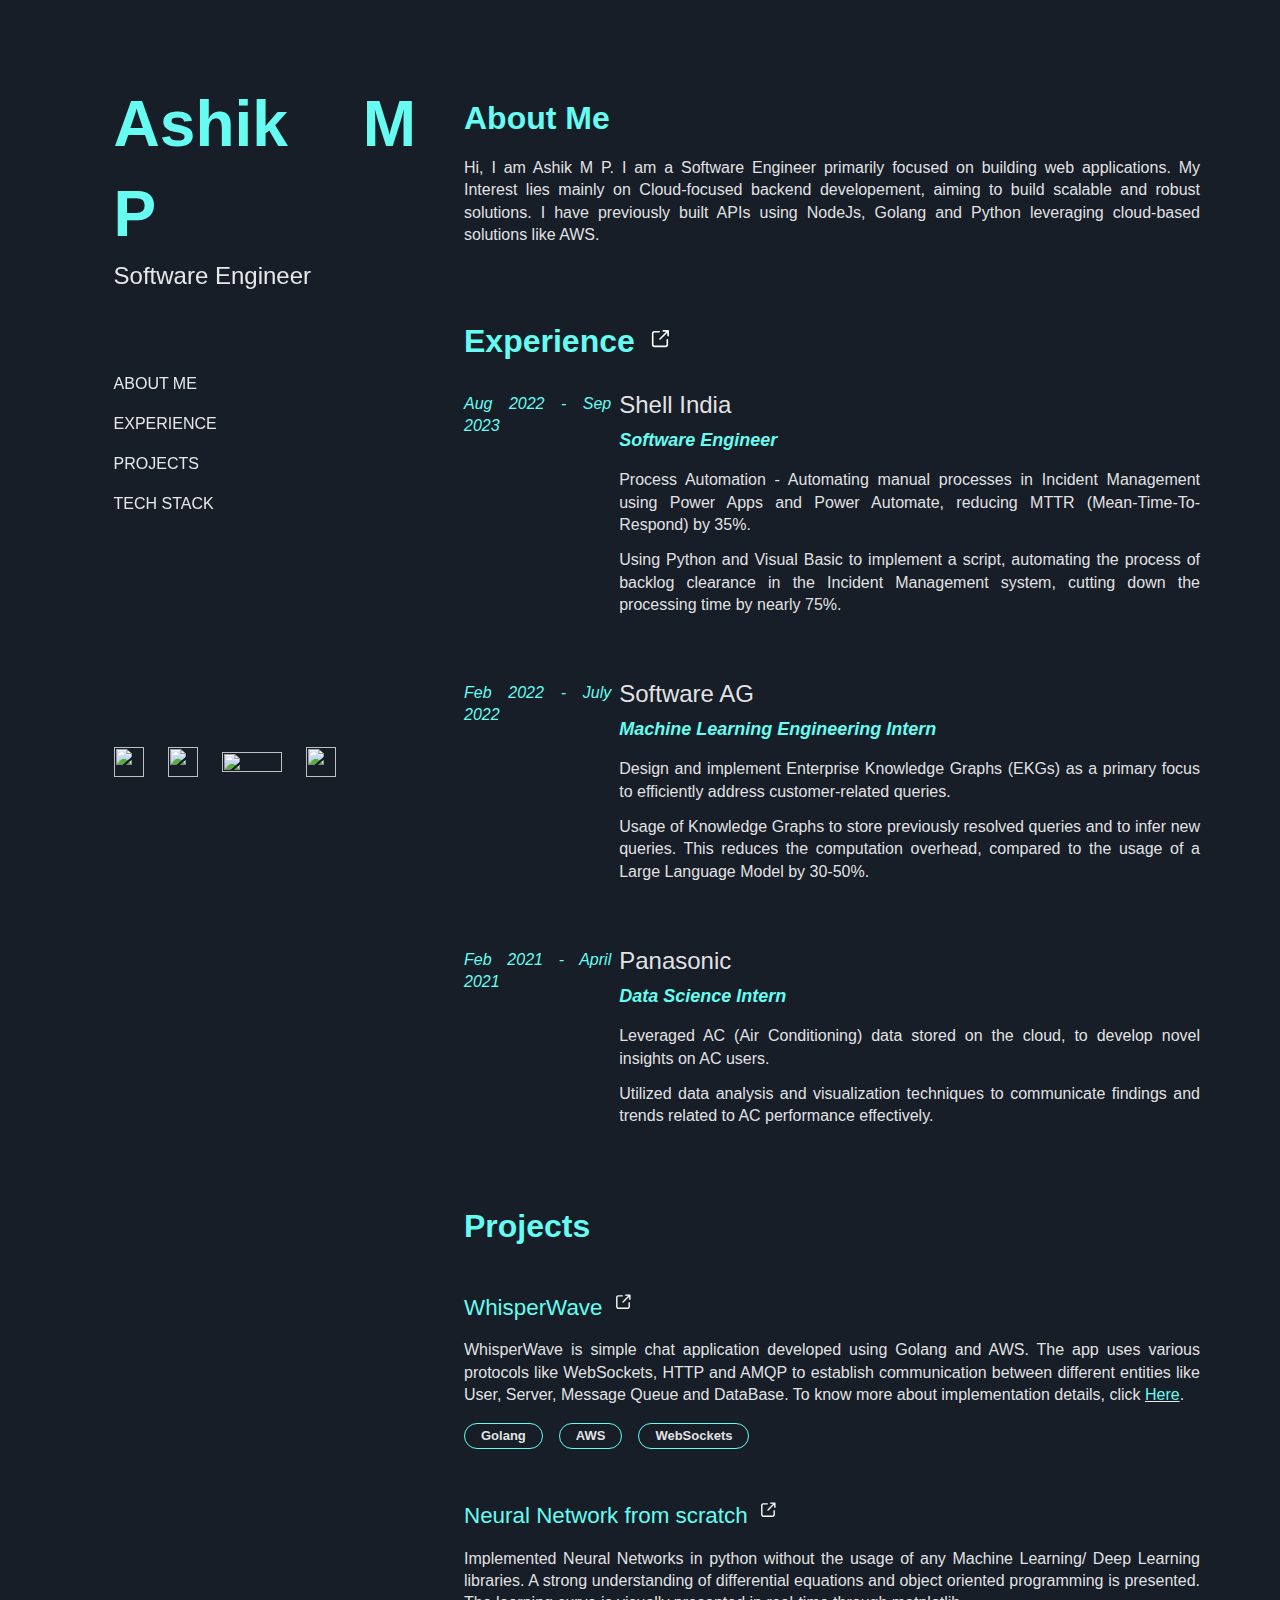
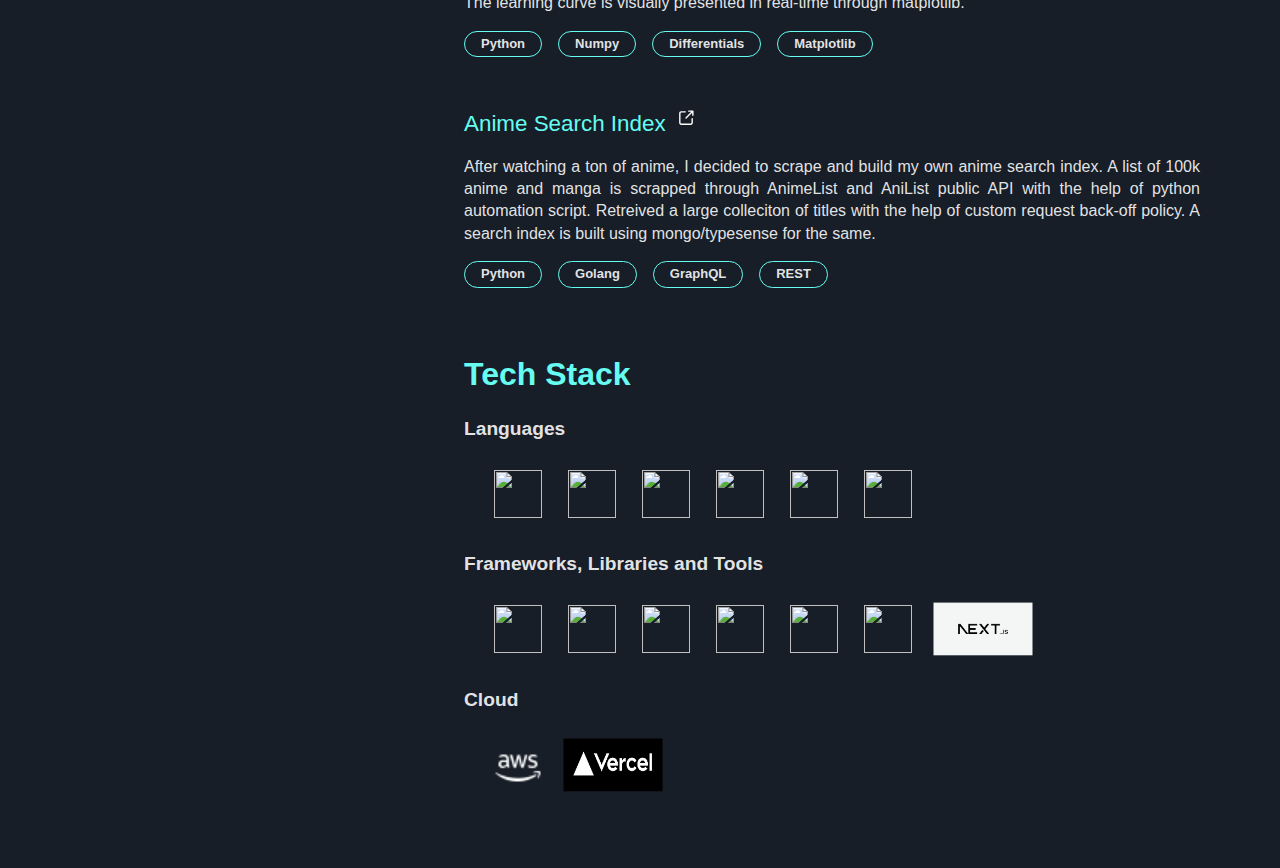
==== index.html @ 79a29dae "added vercel and nextjs in techstack" ====
<!DOCTYPE html>

<head>
    <title>Ashik M P</title>
    <link rel="stylesheet" href="index.css">
    <link rel="apple-touch-icon" sizes="180x180" href="./media/favicon_io/apple-touch-icon.png">
    <link rel="icon" type="image/png" sizes="32x32" href="./media/favicon_io/favicon-32x32.png">
    <link rel="icon" type="image/png" sizes="16x16" href="./media/favicon_io/favicon-16x16.png">
    <link rel="manifest" href="/site.webmanifest">
    <meta name="viewport" content="width=device-width, initial-scale=1.0, 
    user-scalable=no">
</head>

<body>
    <div class="portfolio">
        <div class="side-content">
            <div class="info">
                <div class="profile">
                    <h1 class="name">Ashik M P</h1>
                    <h4 class="role">Software Engineer</h4>
                </div>
                <div class="menu">
                    <ul>
                        <li id="menu-header" class="menu-about"><a href="#about">ABOUT ME</a></li>
                        <li id="menu-header" class="menu-experience"><a href="#experience">EXPERIENCE</a></li>
                        <li id="menu-header" class="menu-project"><a href="#projects">PROJECTS</a></li>
                        <li id="menu-header" class="menu-techstack"><a href="#techstack">TECH STACK</a></li>
                    </ul>
                </div>
            </div>
            <div class="links">
                <a href="https://www.github.com/ashvegeta" target="_blank" rel="noopener noreferrer"><img
                        src="./media/github-mark-white.png"></a>
                <a href="https://www.linkedin.com/in/ashik-mp-a7a0ab178/" target="_blank" rel="noopener noreferrer"><img
                        src="./media/linkedin.png"></a>
                <a href="https://ieeexplore.ieee.org/document/10091095" target="_blank" rel="noopener noreferrer"><img
                        class="ieee" src="./media/ieee.png"></a>
                <a href="mailto:mpashik2001@gmail.com" target="_blank" rel="noopener noreferrer"><img
                        src="./media/email.png"></a>
            </div>
        </div>
        <div class="main-content">
            <div id="about" class="sec">
                <h2 class="title">About Me</h2>
                <p>
                    Hi, I am Ashik M P. I am a Software Engineer primarily focused on building web applications. My
                    Interest lies mainly on Cloud-focused backend developement, aiming to build scalable and robust
                    solutions. I have previously built APIs using NodeJs, Golang and Python leveraging cloud-based
                    solutions like AWS.
                </p>
            </div>
            <div id="experience" class="sec">
                <h2 class="title">Experience <a href="./media/New Resume - Ashik MP.pdf"><img class="weblink"
                            src="./media/weblink.svg"></a></h2>
                <div class="exp">
                    <div class="time">Aug 2022 - Sep 2023</div>
                    <div class="content">
                        <div class="company">Shell India</div>
                        <div class="role">Software Engineer</div>
                        <ul>
                            <li>Process Automation - Automating manual processes in Incident Management using
                                Power Apps and Power
                                Automate,
                                reducing MTTR (Mean-Time-To-Respond) by 35%.</li>
                            <li>
                                Using Python and Visual Basic to implement a script, automating the process of backlog
                                clearance
                                in the Incident
                                Management system, cutting down the processing time by nearly 75%.
                            </li>
                        </ul>
                    </div>
                </div>
                <div class="exp">
                    <div class="time">Feb 2022 - July 2022</div>
                    <div class="content">
                        <div class="company">Software AG</div>
                        <div class="role">Machine Learning Engineering Intern</div>
                        <ul>
                            <li>Design and implement Enterprise Knowledge Graphs (EKGs) as a primary focus to
                                efficiently address
                                customer-related queries.</li>
                            <li>Usage of Knowledge Graphs to store previously resolved queries and to infer new queries.
                                This
                                reduces the computation
                                overhead, compared to the usage of a Large Language Model by 30-50%.</li>
                        </ul>
                    </div>
                </div>
                <div class="exp">
                    <div class="time">Feb 2021 - April 2021</div>
                    <div class="content">
                        <div class="company">Panasonic</div>
                        <div class="role">Data Science Intern</div>
                        <ul>
                            <li>Leveraged AC (Air Conditioning) data stored on the cloud, to develop novel insights on
                                AC users.
                            </li>
                            <li>
                                Utilized data analysis and visualization techniques to communicate findings and trends
                                related to AC
                                performance effectively.
                            </li>
                        </ul>
                    </div>
                </div>
                <!-- <div>View Full Resume</div> -->
            </div>
            <div id="projects" class="sec">
                <h2 class="title">Projects</h2>
                <div class="proj">
                    <!-- <div class="thumbnail"><img src="./media/proj1-thumbnail.png" alt="thumbnail"></div> -->
                    <div class="content">
                        <div class="proj-title">WhisperWave <a href="https://github.com/ashvegeta/WhisperWave-Backend"
                                target="_blank" rel="noopener noreferrer"><img class="weblink"
                                    src="./media/weblink.svg"></a></div>
                        <div class="proj-content">
                            WhisperWave is simple chat application developed using Golang and AWS. The app uses various
                            protocols like WebSockets, HTTP and AMQP to establish communication between different
                            entities like User, Server, Message Queue and DataBase. To know more about implementation
                            details, click <u><a
                                    href="https://medium.com/@1ms18cs030/my-experience-in-building-a-chat-application-in-golang-f0b815d7b7ae"
                                    target="_blank" rel="noopener noreferrer">Here</a></u>.
                        </div>
                        <div class="proj-tags">
                            <div>Golang</div>
                            <div>AWS</div>
                            <div>WebSockets</div>
                        </div>
                    </div>
                </div>
                <div class="proj">
                    <!-- <div class="thumbnail"><img src="./media/proj2-thumbnail.jpg" alt="thumbnail"></div> -->
                    <div class="content">
                        <div class="proj-title">Neural Network from scratch <a
                                href="https://github.com/ashvegeta/Neural-Network/blob/master/vectorised_nn.ipynb"
                                target="_blank" rel="noopener noreferrer"><img class="weblink"
                                    src="./media/weblink.svg"></a></div>
                        <div class="proj-content">
                            Implemented Neural Networks in python without the usage of any Machine Learning/ Deep
                            Learning libraries. A strong understanding of differential equations and object oriented
                            programming is presented. The learning curve is visually presented in real-time through
                            matplotlib.
                        </div>
                        <div class="proj-tags">
                            <div>Python</div>
                            <div>Numpy</div>
                            <div>Differentials</div>
                            <div>Matplotlib</div>
                        </div>
                    </div>
                </div>
                <div class="proj">
                    <!-- <div class="thumbnail"><img src="./media/proj3-thumbnail.jpg" alt="thumbnail"></div> -->
                    <div class="content">
                        <div class="proj-title">Anime Search Index <a href="https://animesearchindex.vercel.app/"
                                target="_blank" rel="noopener noreferrer"><img class="weblink"
                                    src="./media/weblink.svg"></a></div>
                        <div class="proj-content">
                            After watching a ton of anime, I decided to scrape and build my own anime search index. A
                            list of 100k anime and manga is scrapped through AnimeList and AniList public API with the
                            help of python automation script. Retreived a large colleciton of titles with the help of
                            custom request back-off policy. A search index is built using mongo/typesense for the
                            same.
                        </div>
                        <div class="proj-tags">
                            <div>Python</div>
                            <div>Golang</div>
                            <div>GraphQL</div>
                            <div>REST</div>
                        </div>
                    </div>
                </div>
            </div>
            <div id="techstack" class="sec">
                <h2 class="title">Tech Stack</h2>
                <div id="ts" class="languages">
                    <div class="title">Languages</div>
                    <div class="stack">
                        <img src="./media/techstack/clang.png">
                        <img src="./media/techstack/c++.png">
                        <img src="./media/techstack/java.png">
                        <img src="./media/techstack/python.png">
                        <img src="./media/techstack/golang.png">
                        <img src="./media/techstack/javascript.png">
                    </div>

                </div>
                <div id="ts" class="frameworks-and-libraries">
                    <div class="title">Frameworks, Libraries and Tools</div>
                    <div class="stack">
                        <img src="./media/github-mark-white.png">
                        <img src="./media/techstack/nodejs.png">
                        <img src="./media/techstack/postgresql.png">
                        <img src="./media/techstack/reactjs.png">
                        <img src="./media/techstack/docker.png">
                        <img src="./media/techstack/kubernetes.png">
                        <img class="nextjs" src="./media/techstack/next-js.png">
                    </div>

                </div>
                <div id="ts" class="cloud">
                    <div class="title"> Cloud </div>
                    <div class="stack">
                        <img src="./media/techstack/aws-white.png">
                        <img class="vercel" src="./media/techstack/vercel.png">
                    </div>
                </div>
            </div>

        </div>
        <script src="index.js"></script>
</body>

</html>
---- index.css ----
html {
  scroll-behavior: smooth;
}

:root {
  --background-color: #171e28;
  --text-color: #66fcf1;
  --white: #ffffffe4;
  --header-font-size: 32px;
  --interim-header-size: 24px;
  --iterim-subheader-size: 18px;
  --content-font-size: 16px;
}

body {
  font-family: "Inter", sans-serif;
  font-optical-sizing: auto;
  font-weight: 400;
  font-style: normal;
  font-variation-settings: "slnt" 0;
  background-color: var(--background-color);
  color: var(--text-color);
  margin: 0;
  width: 100%;
  height: 100%;
  line-height: 1.4;
  text-align: justify;
}

* {
  box-sizing: border-box;
  border: 0 solid #e5e7eb;
}

h1,
h2 {
  margin: 0;
}

ul {
  list-style: none;

  padding: 0;
  margin: 0;
}

a {
  color: var(--text-color);
  text-decoration: none;
}

.portfolio {
  margin: auto 5rem;
  display: flex;
  gap: 3rem;
  align-items: start;
}

.portfolio .side-content {
  display: flex;
  flex-direction: column;
  position: sticky;
  height: 100vh;
  top: 0;
  max-width: 30%;
  /* background-color: pink; */
  gap: 2rem;
}

.portfolio .side-content .profile {
  padding-top: 5rem;
  vertical-align: middle;
  width: 100%;
  align-items: center;
}

.side-content .links {
  align-items: center;
  justify-content: flex-start;
  gap: 1.5rem;
  display: flex;
  margin-left: 10%;
  max-height: 30%;
}

.side-content .links a img {
  width: 30px;
  height: 30px;
}

.side-content .links a img.ieee {
  width: 60px;
  height: 20px;
}

.side-content .info {
  max-height: 70%;
  margin-left: 10%;
}

.menu {
  margin-top: 5rem;
}

.menu ul li {
  margin-top: 1.1rem;
}

.menu ul li a {
  color: var(--white);
  transition-timing-function: cubic-bezier(0.65, 0.05, 0.36, 1);
  transition-duration: 0.2s;
}

.menu ul li a:hover {
  font-size: large;
  margin-left: 1rem;
}

.portfolio .main-content {
  top: 0;
  max-width: 70%;
  margin-top: 6rem;
}

.portfolio .main-content .bio {
  display: flex;
  justify-content: space-between;
}

.main-content div:first {
  margin-bottom: 4rem;
}

.main-content .sec {
  scroll-margin-top: 6rem;
  margin-bottom: 4rem;
}

.portfolio div,
.portfolio h1,
.portfolio h2 {
  flex: 1;
}

.profile .name {
  font-size: 4rem;
  margin-top: 0;
  margin-bottom: 0;
}

.profile .role {
  font-weight: 450;
  font-size: 1.5rem;
  margin-top: 0;
  margin-bottom: 0;
  color: var(--white);
}

.exp {
  margin-top: 1.5rem;
  margin-bottom: 3rem;
  display: flex;
  gap: 0.5rem;
}

.sec h2.title {
  font-size: var(--header-font-size);
}

.sec .header {
  display: flex;
  justify-content: flex-start;
  align-items: center;
}

.sec p {
  color: var(--white);
}

.exp .time {
  margin-top: 0.3rem;
  font-style: italic;
  font-size: var(--content-font-size);
  font-weight: 500;
  max-width: 20%;
}

.exp .content .company {
  color: var(--white);
  margin-bottom: 0.4rem;
  font-size: var(--interim-header-size);
  font-weight: 400;
}

.exp .content .role {
  font-style: italic;
  margin-bottom: 0.4rem;
  font-size: var(--iterim-subheader-size);
  font-weight: 700;
}

.exp .content ul {
  color: var(--white);
  margin-top: 1rem;
}

.exp .content ul li {
  font-size: var(--content-font-size);
  margin-bottom: 0.8rem;
}

#projects .proj {
  margin-top: 1.5rem;
  margin-bottom: 2rem;
  display: flex;
  gap: 2rem;
}

#projects .proj .thumbnail {
  max-width: 20%;
}

.proj .thumbnail img {
  /* height: 50px; */
  width: 100%;
  height: 50%;
  /* scale: 1.5; */
}

.proj .content .proj-title {
  font-weight: 500;
  font-size: 1.4rem;
}

.proj .content .proj-content {
  margin-top: 1rem;
  color: var(--white);
}

.proj .content .proj-tags {
  display: flex;
  gap: 1rem;
  margin-top: 1rem;
  max-width: 80%;
  color: var(--white);
}

.proj-tags div {
  max-width: fit-content;
  padding: 0.2rem 1rem;
  text-align: center;
  border: 0.07rem var(--text-color);
  font-size: small;
  font-weight: 600;
  border-radius: 15px;
  border-style: solid;
}

#techstack div img {
  width: 48px;
  height: 48px;
}

#techstack #ts .title {
  color: var(--white);
  margin: 1.2rem auto;
  font-weight: 600;
  font-size: 1.2rem;
}

#techstack #ts img {
  margin-left: 3%;
}

#techstack #ts img.vercel,
#techstack #ts img.nextjs {
  /* height: 40px; */
  width: 90px;
  scale: 1.1;
}
#techstack #ts .stack {
  /* width: fit-content; */
  padding: 0.5rem;
  background-color: var(--background-color);
}

@media screen and (max-width: 1000px) {
  .portfolio {
    margin: auto 2rem;
    flex-direction: column;
    gap: 0rem;
  }

  .portfolio .side-content {
    position: relative;
    width: 100%;
    height: auto;
    width: 100%;
    max-width: 100%;
  }

  .portfolio .main-content {
    margin-top: 3rem;
    width: 100%;
    max-width: 100%;
  }

  .portfolio .side-content .info {
    margin-left: 0rem;
  }

  .portfolio .side-content .menu {
    display: none;
  }

  .portfolio .side-content .links {
    margin-left: 0rem;
  }

  .portfolio .main-content .sec {
    margin-bottom: 2rem;
  }

  #experience .exp {
    margin-bottom: 0rem;
  }
}

@media screen and (max-width: 720px) {
  .portfolio {
    margin: auto 1rem;
  }

  .portfolio .side-content .profile {
    padding-top: 2rem;
  }

  #experience .exp {
    flex-direction: column;
  }

  #experience .exp .time {
    max-width: 100%;
  }

  #projects .proj .content {
    max-width: 100%;
  }

  #projects .proj .content .proj-tags {
    flex-wrap: wrap;
    max-width: 100%;
  }
}

a img.weblink {
  margin-top: 1rem;
}

.sec * .weblink {
  margin-left: 0.2rem;
  width: 26px;
  height: 26px;
}

.sec * .weblink:hover {
  cursor: pointer;
}

.proj .content .proj-title a img {
  width: 22px;
}
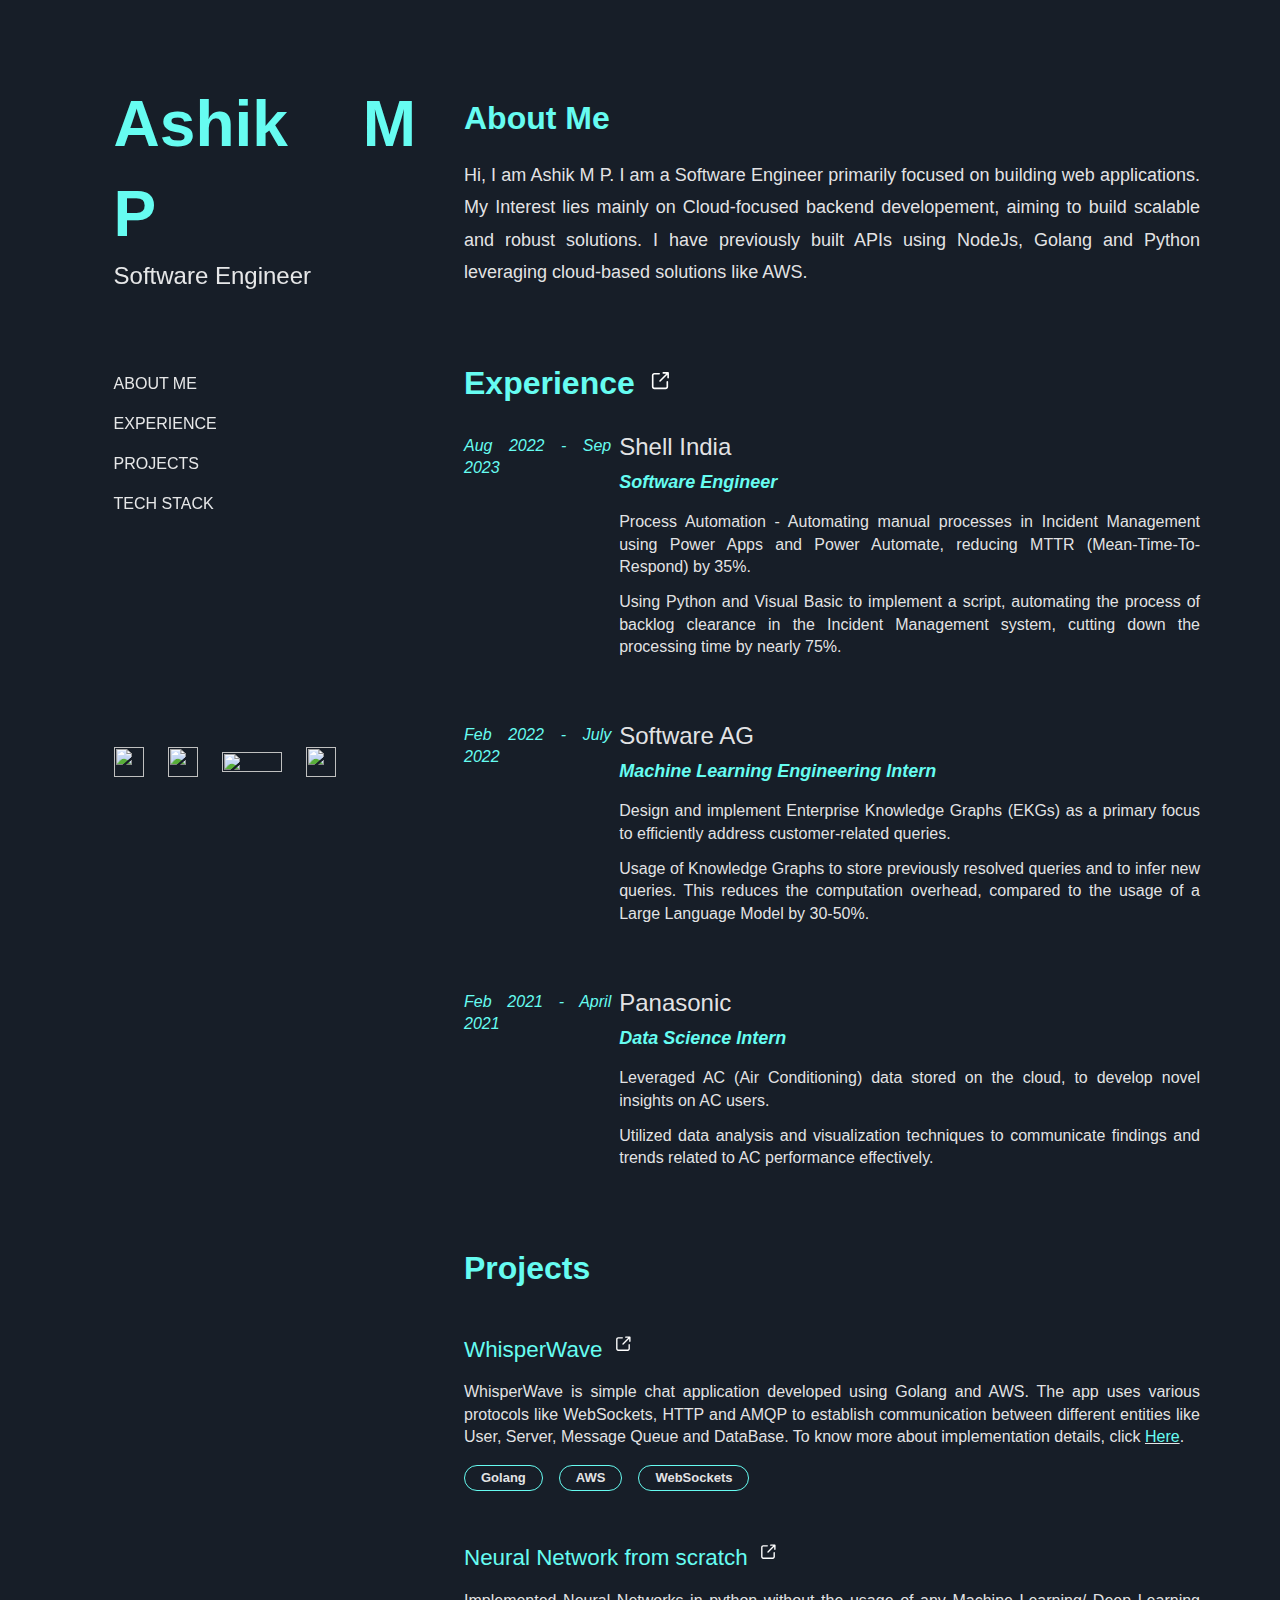
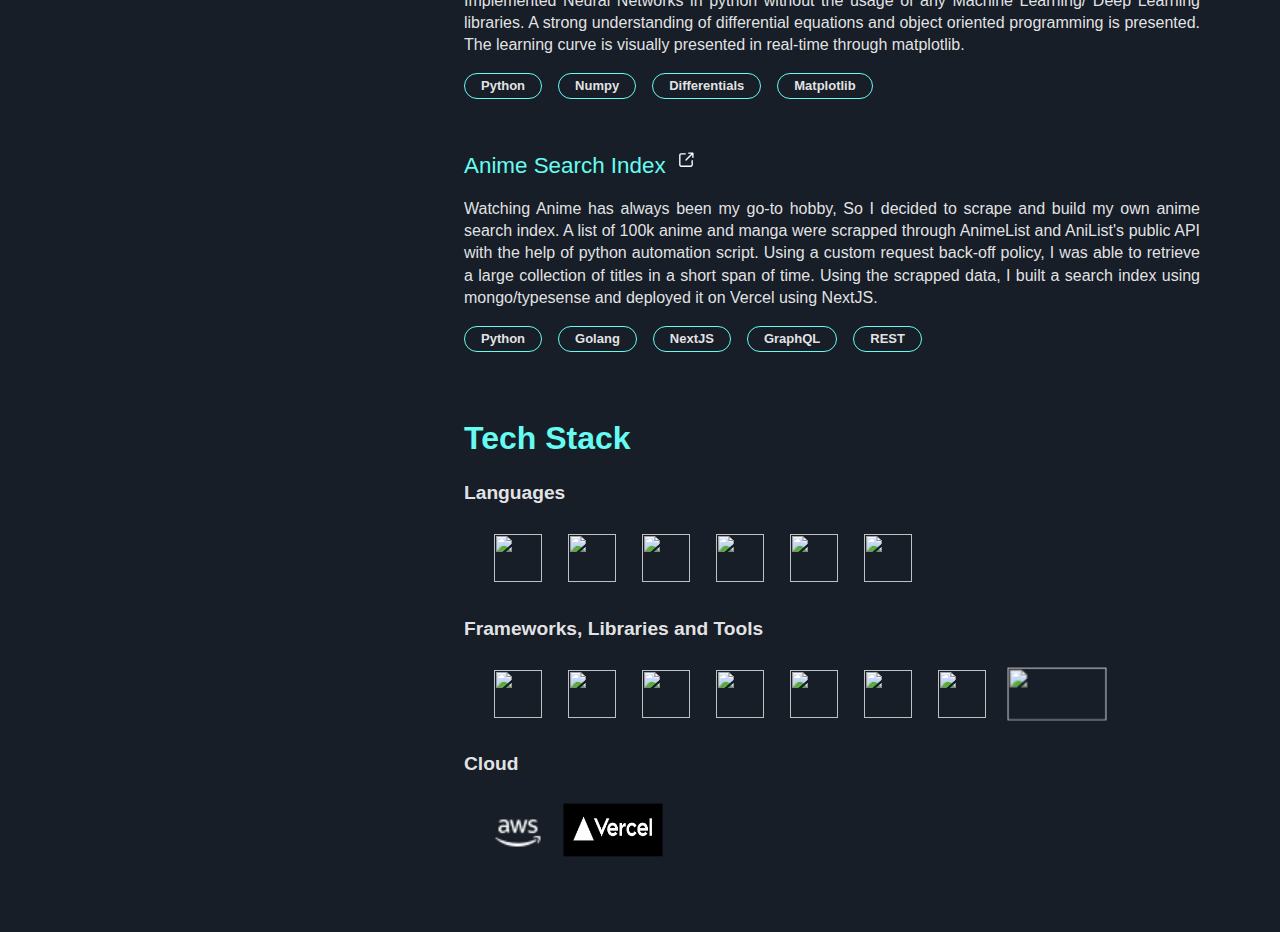
==== commit 8a581c2b: "increased about me font size" ====
--- a/index.html
+++ b/index.html
@@ -42,7 +42,7 @@
         <div class="main-content">
             <div id="about" class="sec">
                 <h2 class="title">About Me</h2>
-                <p>
+                <p style="font-size: 18px; line-height: 1.8;">
                     Hi, I am Ashik M P. I am a Software Engineer primarily focused on building web applications. My
                     Interest lies mainly on Cloud-focused backend developement, aiming to build scalable and robust
                     solutions. I have previously built APIs using NodeJs, Golang and Python leveraging cloud-based
@@ -157,15 +157,19 @@
                                 target="_blank" rel="noopener noreferrer"><img class="weblink"
                                     src="./media/weblink.svg"></a></div>
                         <div class="proj-content">
-                            After watching a ton of anime, I decided to scrape and build my own anime search index. A
-                            list of 100k anime and manga is scrapped through AnimeList and AniList public API with the
-                            help of python automation script. Retreived a large colleciton of titles with the help of
-                            custom request back-off policy. A search index is built using mongo/typesense for the
-                            same.
+                            Watching Anime has always been my go-to hobby, So I decided to scrape and build my own anime
+                            search index. A
+                            list of 100k anime and manga were scrapped through AnimeList and AniList's public API with
+                            the
+                            help of python automation script. Using a custom request back-off policy, I was able to
+                            retrieve a large collection of titles in a short span of time. Using the scrapped data, I
+                            built a search index using
+                            mongo/typesense and deployed it on Vercel using NextJS.
                         </div>
                         <div class="proj-tags">
                             <div>Python</div>
                             <div>Golang</div>
+                            <div>NextJS</div>
                             <div>GraphQL</div>
                             <div>REST</div>
                         </div>
@@ -195,7 +199,8 @@
                         <img src="./media/techstack/reactjs.png">
                         <img src="./media/techstack/docker.png">
                         <img src="./media/techstack/kubernetes.png">
-                        <img class="nextjs" src="./media/techstack/next-js.png">
+                        <img src="./media/techstack/graphql.png">
+                        <img class="nextjs" src="./media/techstack/nextjs.png">
                     </div>
 
                 </div>
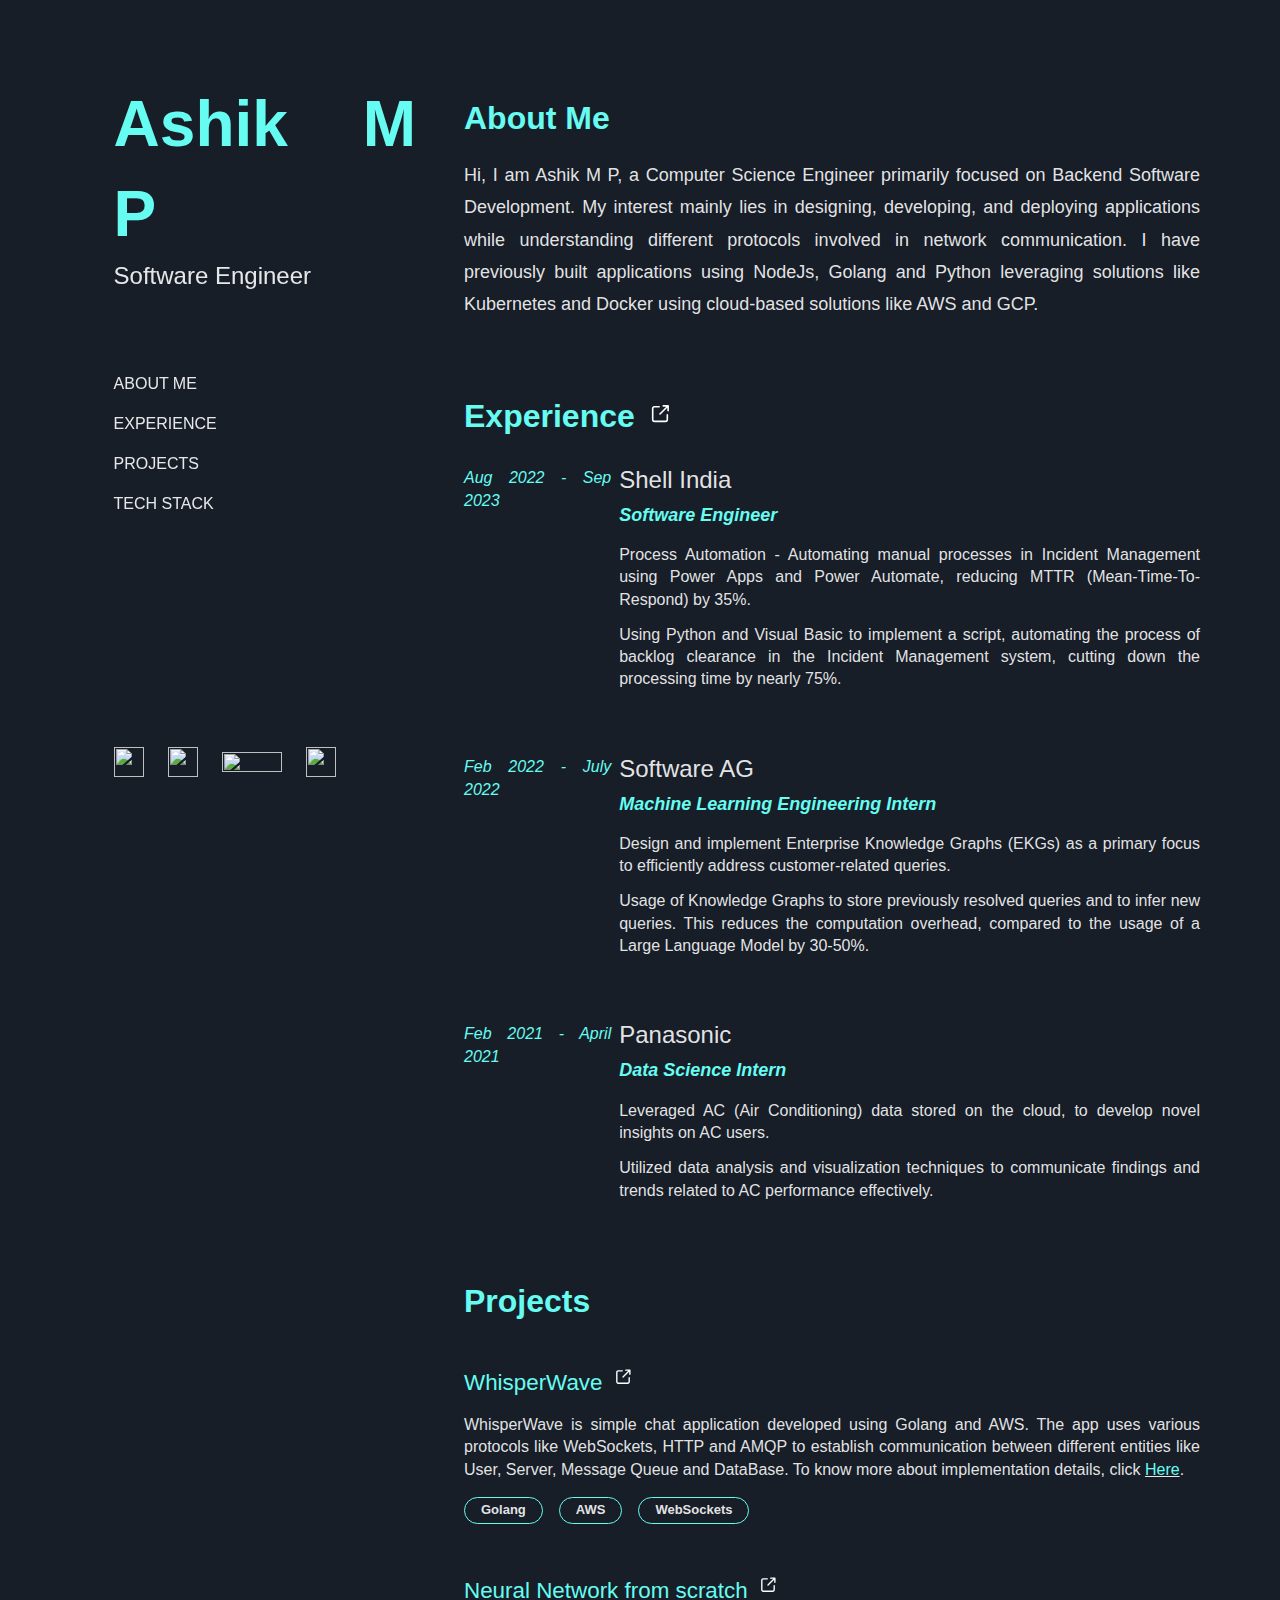
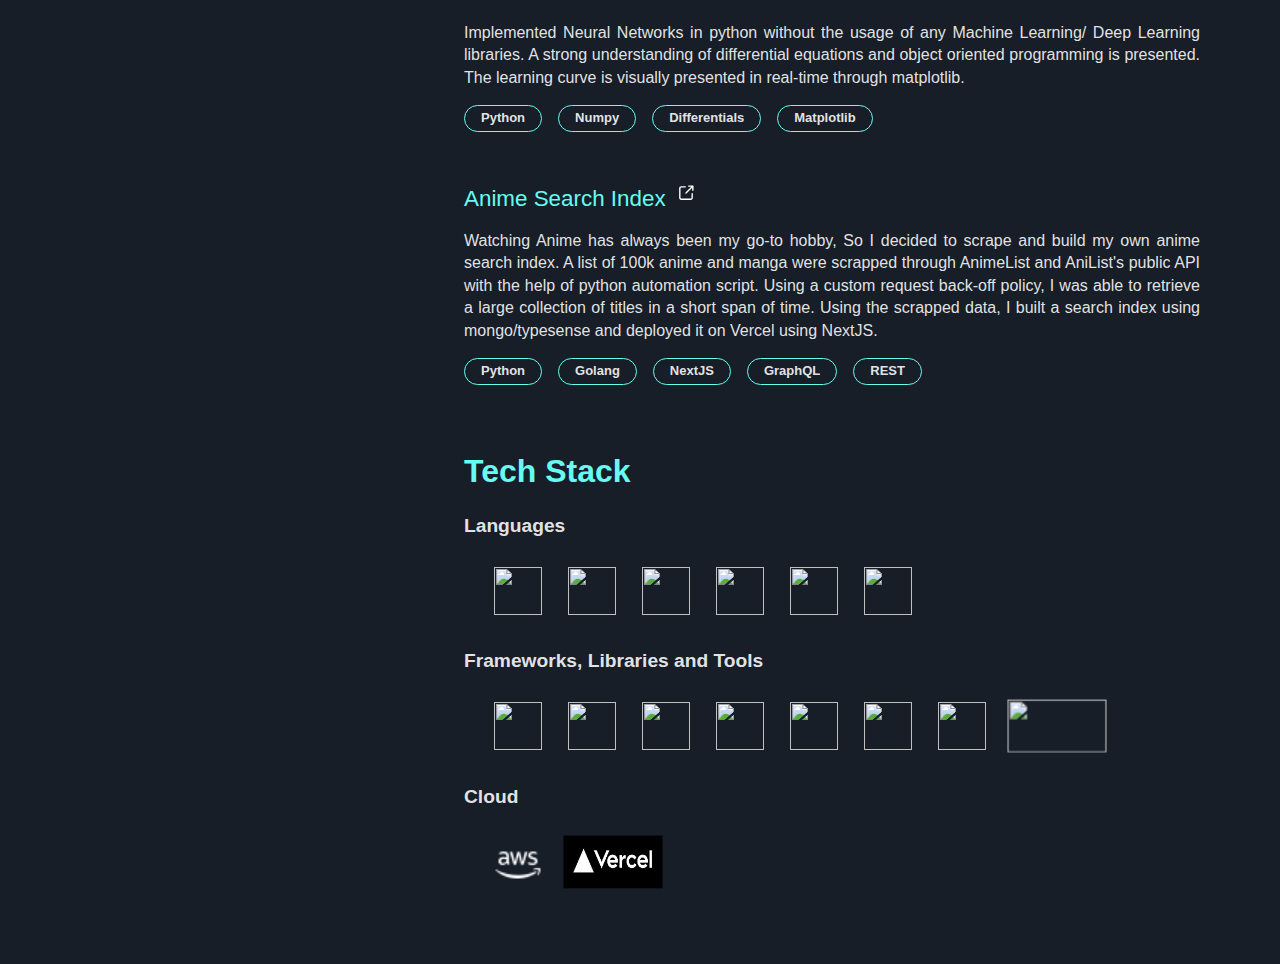
==== commit 77f8e0bc: "changed about" ====
--- a/index.html
+++ b/index.html
@@ -43,10 +43,11 @@
             <div id="about" class="sec">
                 <h2 class="title">About Me</h2>
                 <p style="font-size: 18px; line-height: 1.8;">
-                    Hi, I am Ashik M P. I am a Software Engineer primarily focused on building web applications. My
-                    Interest lies mainly on Cloud-focused backend developement, aiming to build scalable and robust
-                    solutions. I have previously built APIs using NodeJs, Golang and Python leveraging cloud-based
-                    solutions like AWS.
+                    Hi, I am Ashik M P, a Computer Science Engineer primarily focused on Backend Software Development.
+                    My interest mainly lies in designing, developing, and deploying applications while
+                    understanding different protocols involved in network communication. I have
+                    previously built applications using NodeJs, Golang and Python leveraging
+                    solutions like Kubernetes and Docker using cloud-based solutions like AWS and GCP.
                 </p>
             </div>
             <div id="experience" class="sec">
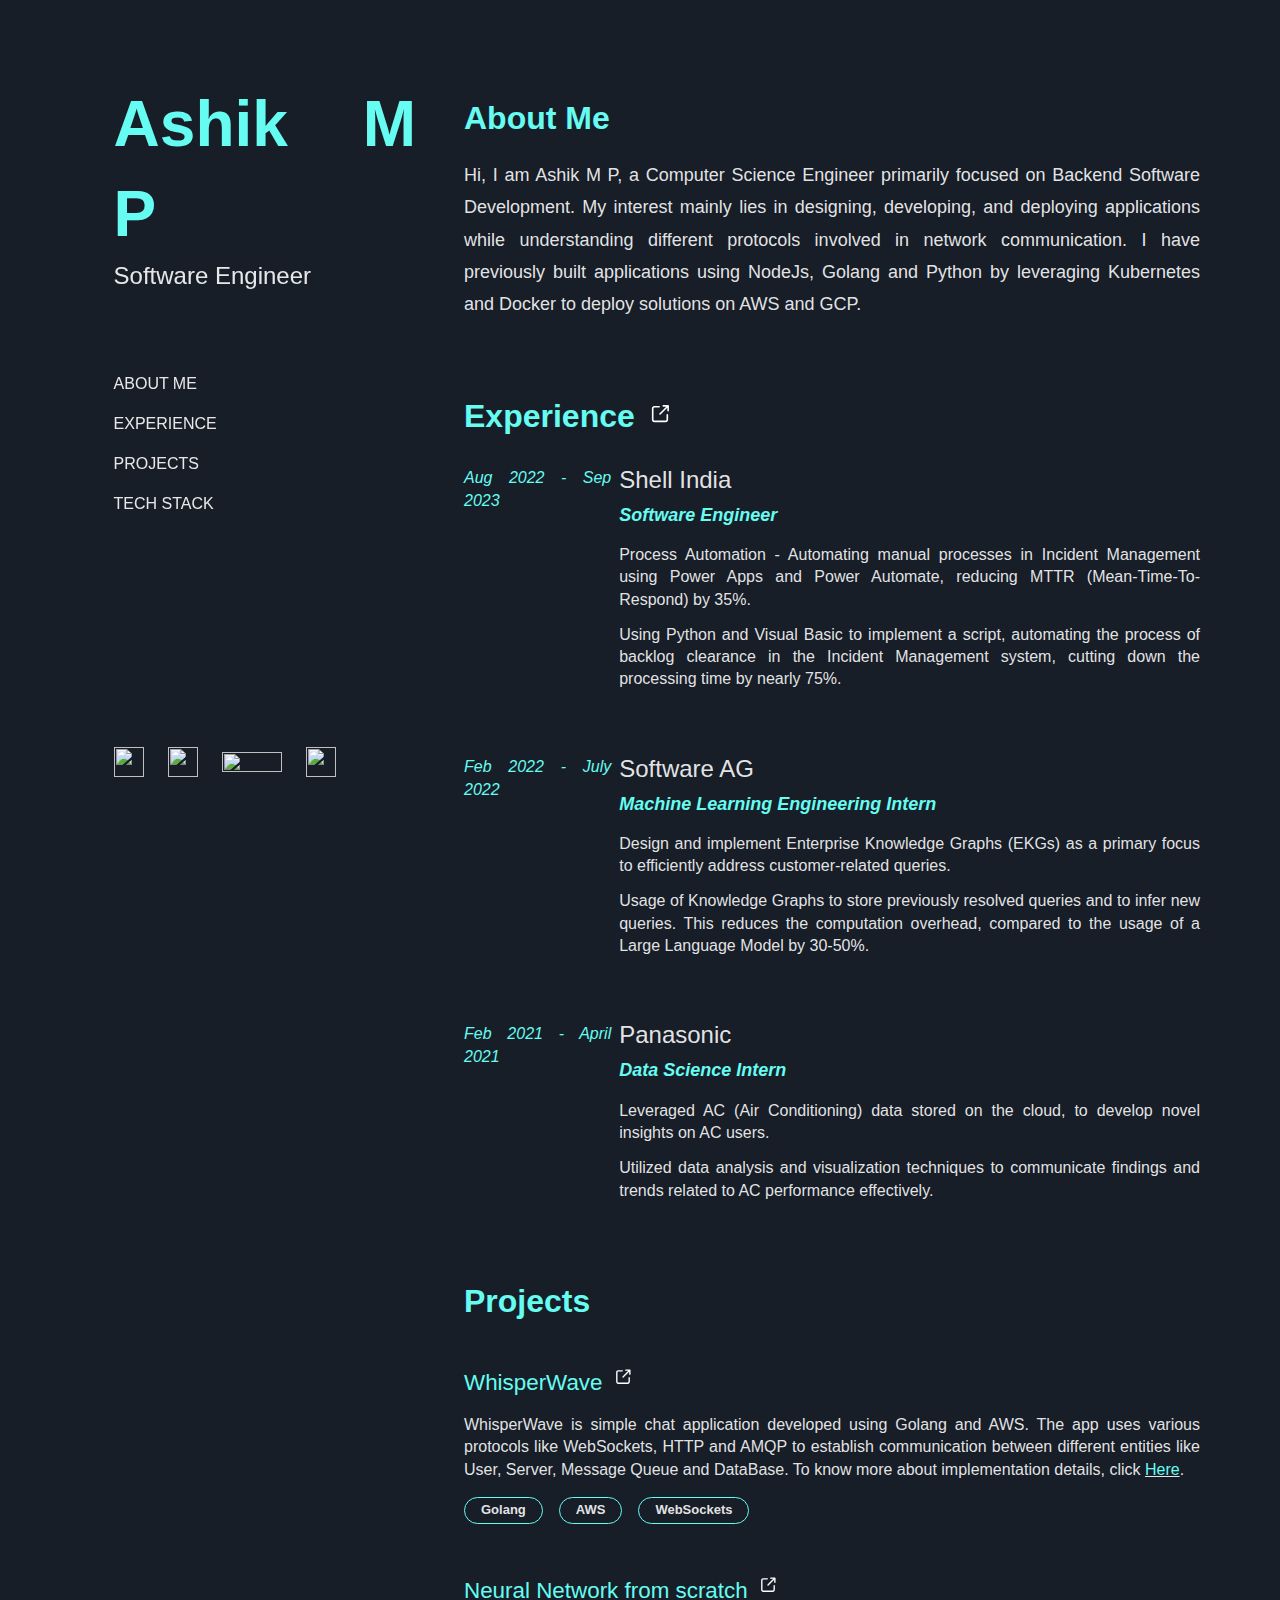
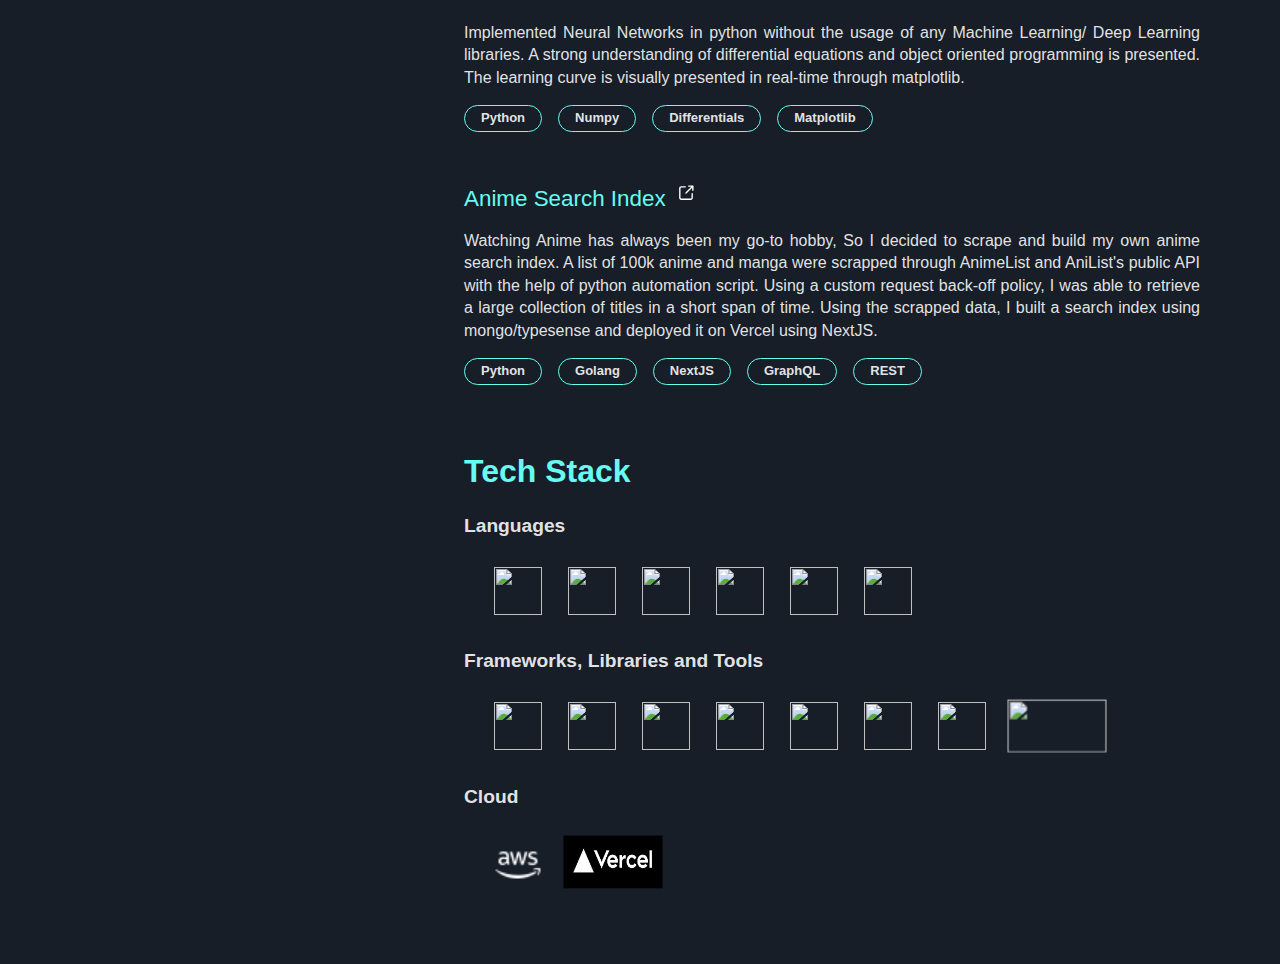
==== commit ad764962: "small change in about me" ====
--- a/index.html
+++ b/index.html
@@ -46,8 +46,8 @@
                     Hi, I am Ashik M P, a Computer Science Engineer primarily focused on Backend Software Development.
                     My interest mainly lies in designing, developing, and deploying applications while
                     understanding different protocols involved in network communication. I have
-                    previously built applications using NodeJs, Golang and Python leveraging
-                    solutions like Kubernetes and Docker using cloud-based solutions like AWS and GCP.
+                    previously built applications using NodeJs, Golang and Python by leveraging
+                    Kubernetes and Docker to deploy solutions on AWS and GCP.
                 </p>
             </div>
             <div id="experience" class="sec">
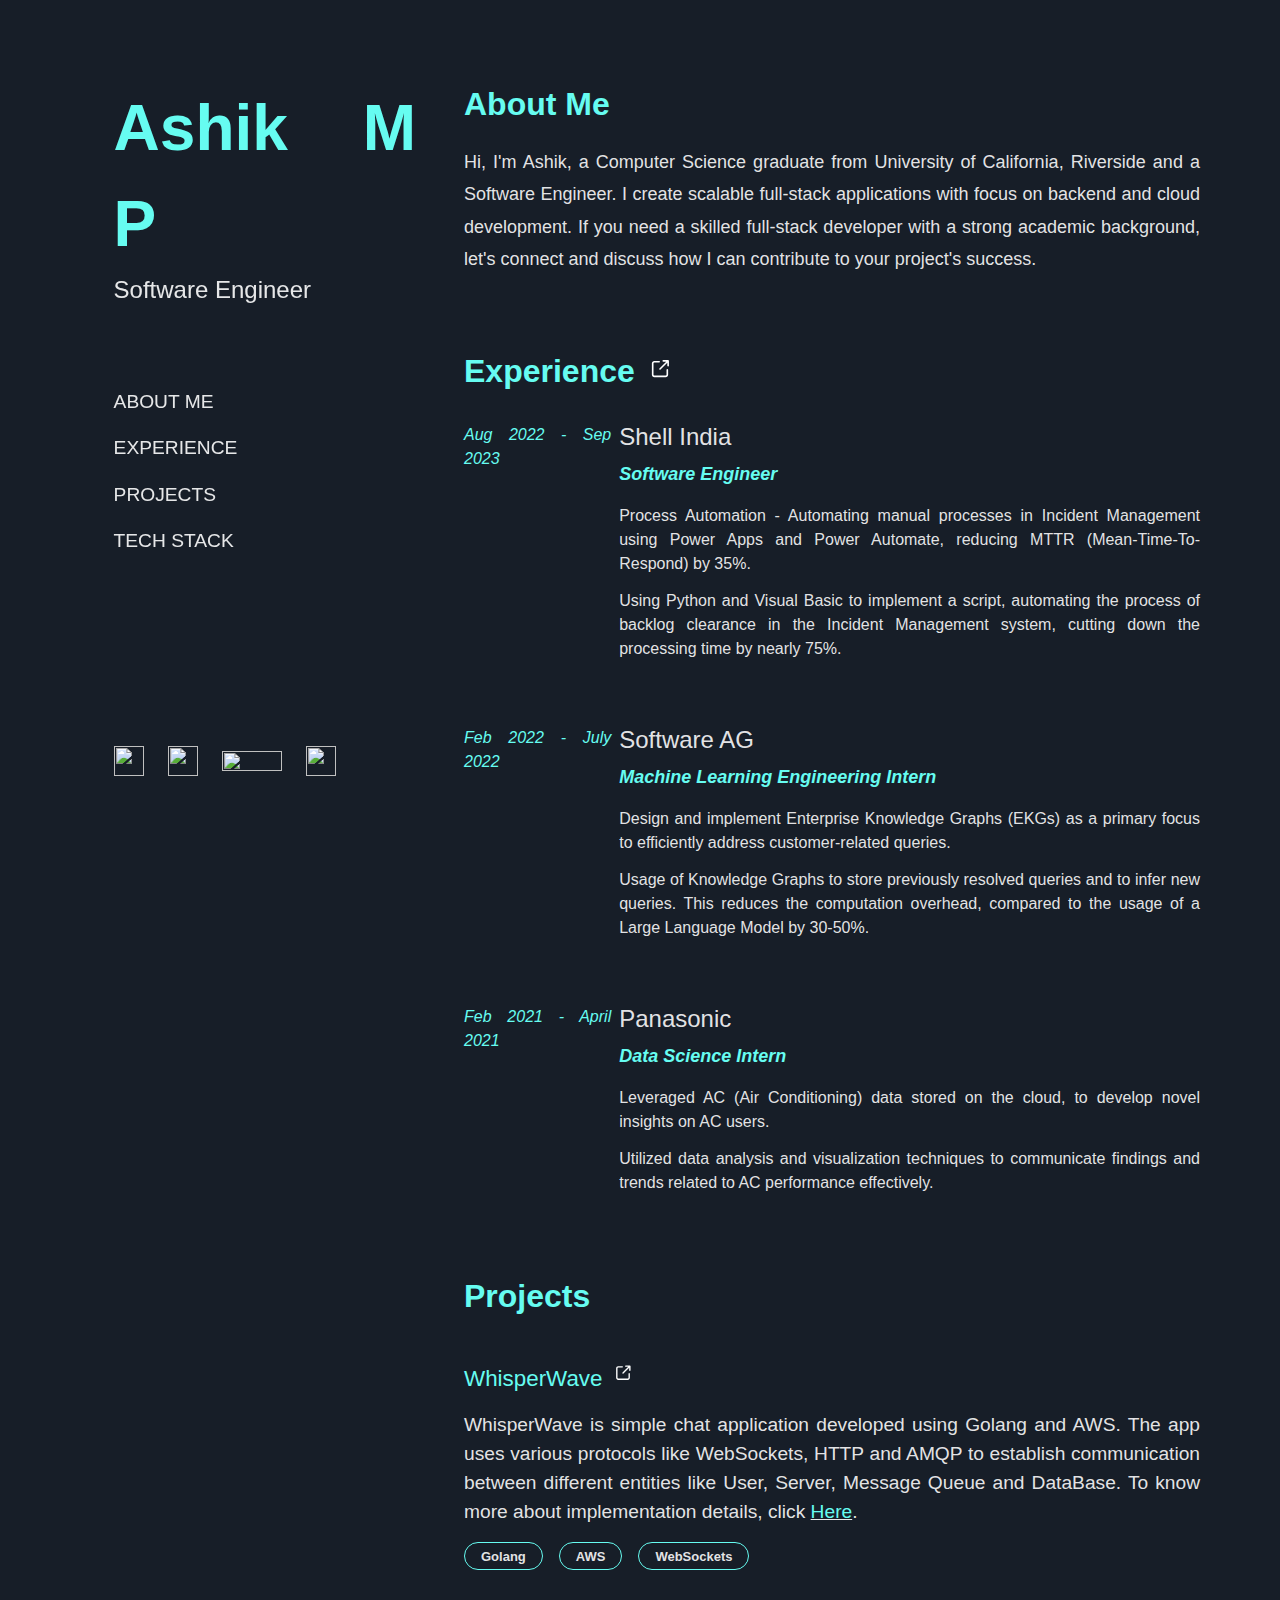
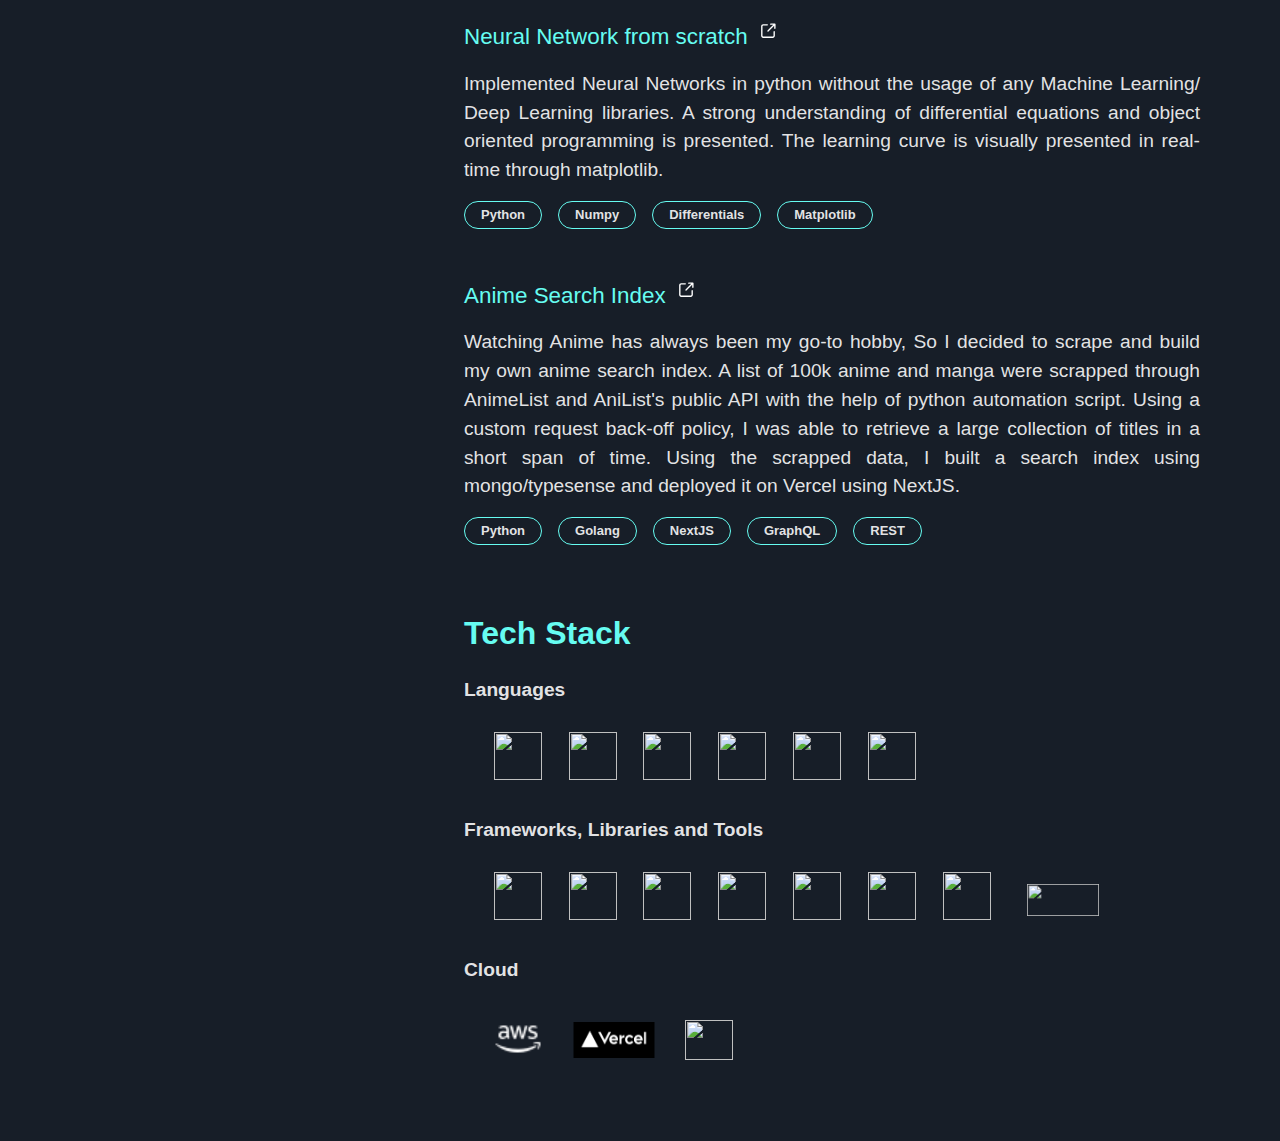
==== commit 5f36d57b: "changed about me" ====
--- a/index.html
+++ b/index.html
@@ -43,16 +43,16 @@
             <div id="about" class="sec">
                 <h2 class="title">About Me</h2>
                 <p style="font-size: 18px; line-height: 1.8;">
-                    Hi, I am Ashik M P, a Computer Science Engineer primarily focused on Backend Software Development.
-                    My interest mainly lies in designing, developing, and deploying applications while
-                    understanding different protocols involved in network communication. I have
-                    previously built applications using NodeJs, Golang and Python by leveraging
-                    Kubernetes and Docker to deploy solutions on AWS and GCP.
+                    Hi, I'm Ashik, a Computer Science graduate from University of California, Riverside and a
+                    Software Engineer. I
+                    create scalable full-stack applications with focus on backend and cloud development.
+                    If you need a skilled full-stack developer with a strong academic background, let's connect and
+                    discuss how I can contribute to your project's success.
                 </p>
             </div>
             <div id="experience" class="sec">
-                <h2 class="title">Experience <a href="./media/New Resume - Ashik MP.pdf"><img class="weblink"
-                            src="./media/weblink.svg"></a></h2>
+                <h2 class="title">Experience <a href="./media/New Resume - Ashik MP.pdf" target="_blank"
+                        rel="noopener noreferrer"><img class="weblink" src="./media/weblink.svg"></a></h2>
                 <div class="exp">
                     <div class="time">Aug 2022 - Sep 2023</div>
                     <div class="content">
@@ -210,6 +210,7 @@
                     <div class="stack">
                         <img src="./media/techstack/aws-white.png">
                         <img class="vercel" src="./media/techstack/vercel.png">
+                        <img class="gcp" src="./media/techstack/gcp.png">
                     </div>
                 </div>
             </div>
--- a/index.css
+++ b/index.css
@@ -16,6 +16,7 @@
   font-family: "Inter", sans-serif;
   font-optical-sizing: auto;
   font-weight: 400;
+  font-size: 1.2rem;
   font-style: normal;
   font-variation-settings: "slnt" 0;
   background-color: var(--background-color);
@@ -23,7 +24,7 @@
   margin: 0;
   width: 100%;
   height: 100%;
-  line-height: 1.4;
+  line-height: 1.5;
   text-align: justify;
 }
 
@@ -120,7 +121,7 @@
 .portfolio .main-content {
   top: 0;
   max-width: 70%;
-  margin-top: 6rem;
+  margin-top: 5rem;
 }
 
 .portfolio .main-content .bio {
@@ -273,12 +274,23 @@
   margin-left: 3%;
 }
 
-#techstack #ts img.vercel,
+#techstack #ts img.vercel {
+  height: 40px;
+  width: 90px;
+  scale: 0.9;
+}
+
 #techstack #ts img.nextjs {
-  /* height: 40px; */
+  height: 40px;
   width: 90px;
-  scale: 1.1;
-}
+  scale: 0.8;
+}
+
+#techstack #ts img.gcp {
+  height: 40px;
+  scale: 1;
+}
+
 #techstack #ts .stack {
   /* width: fit-content; */
   padding: 0.5rem;
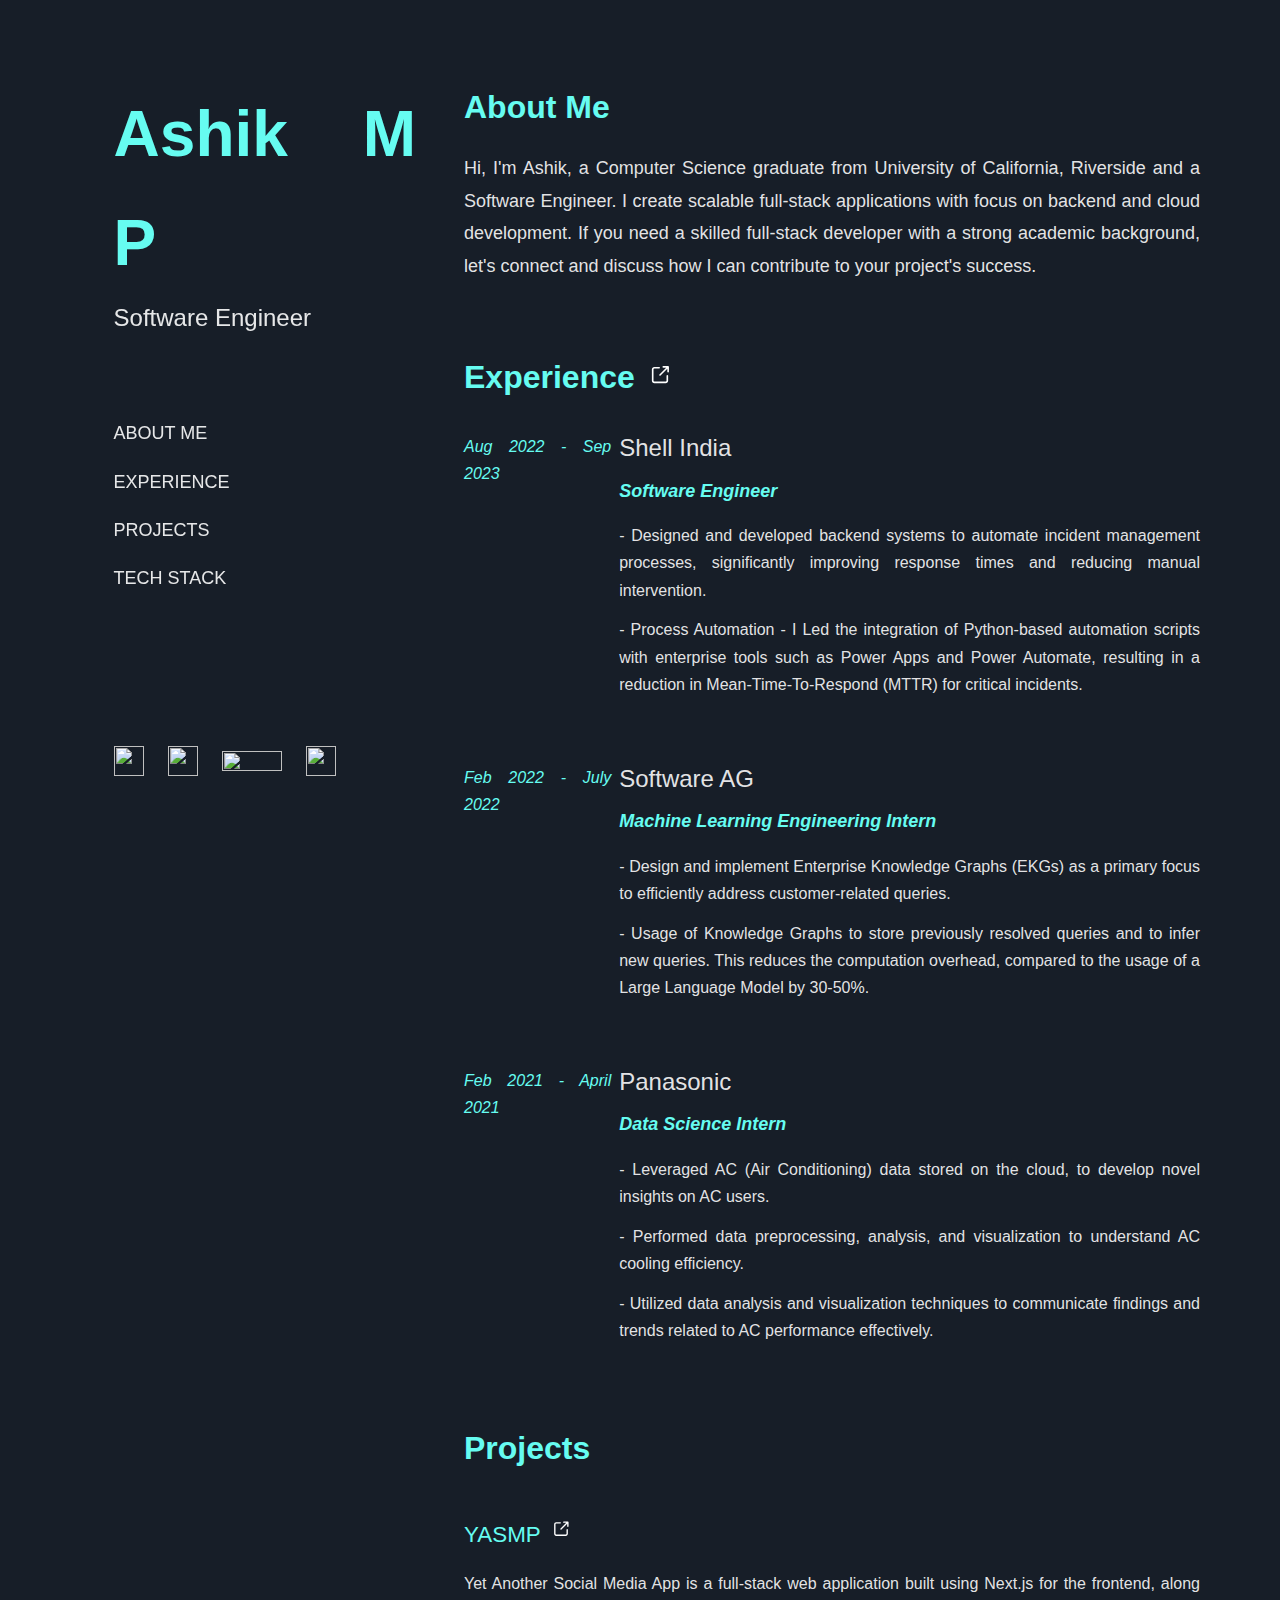
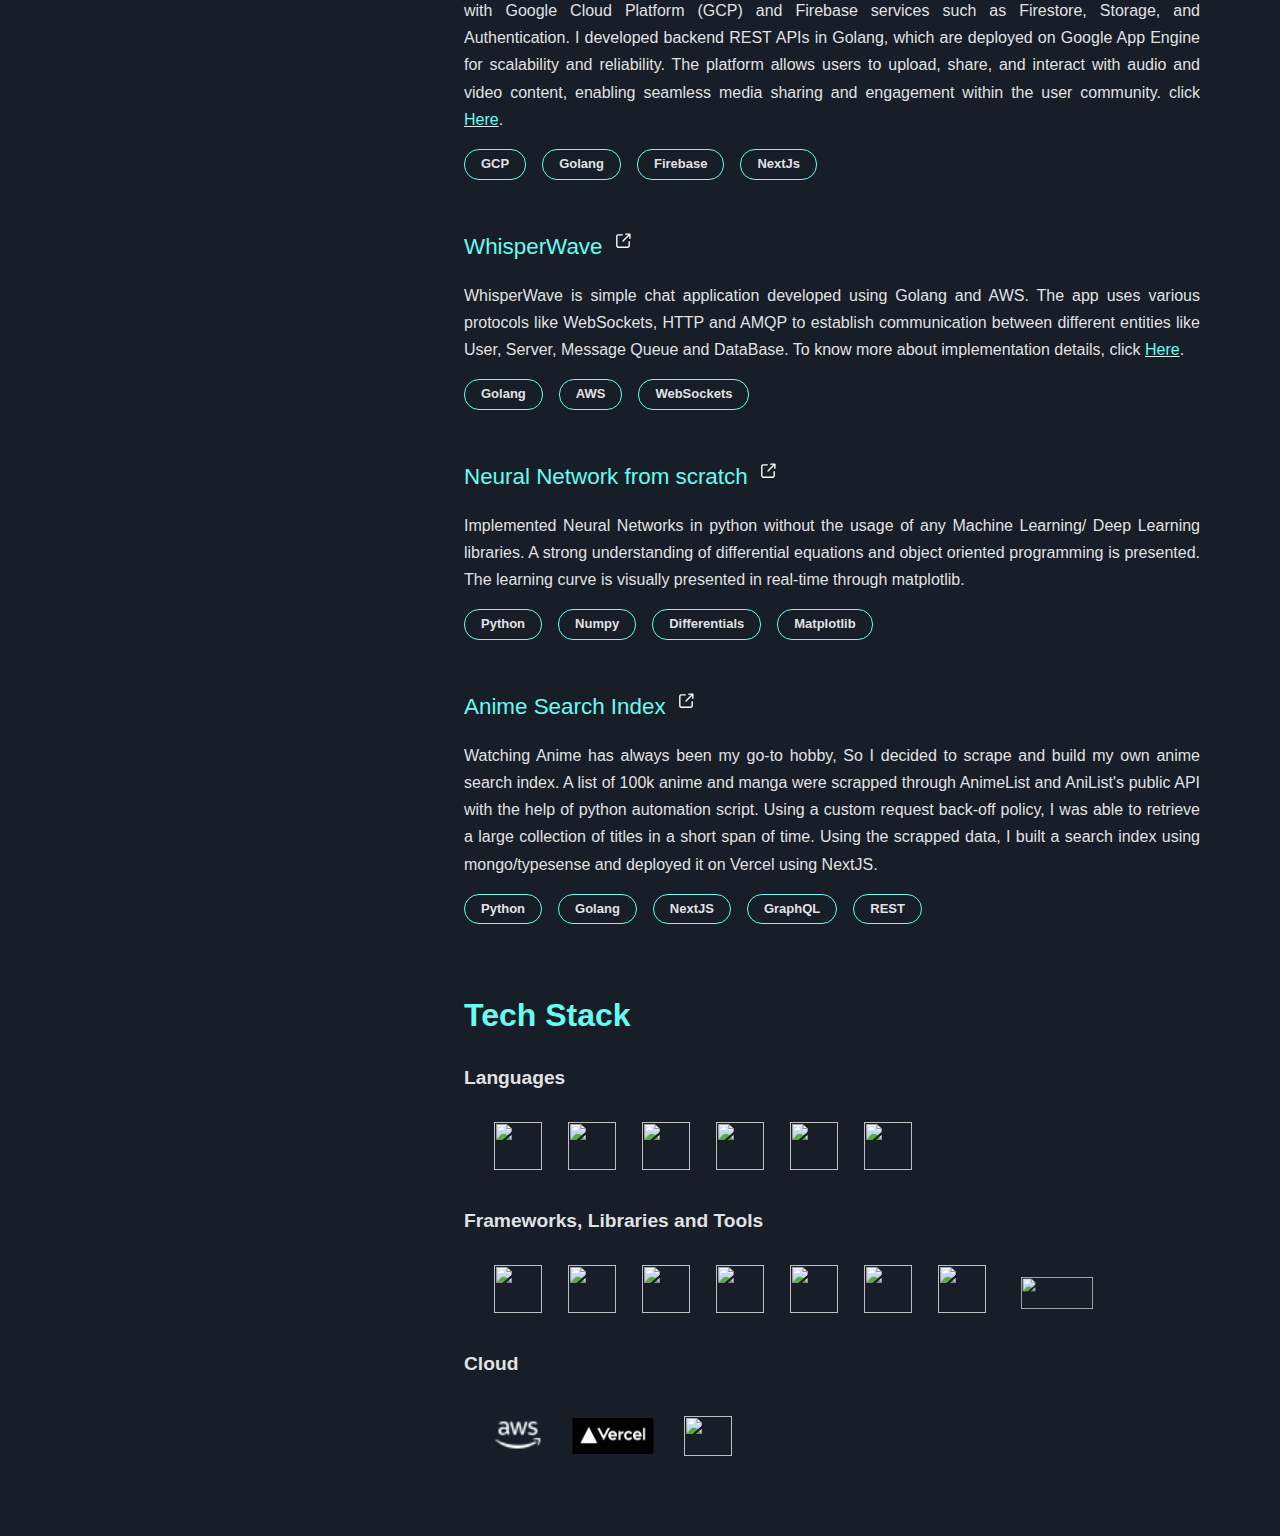
==== commit 3a99732e: "small fix" ====
--- a/index.html
+++ b/index.html
@@ -59,16 +59,14 @@
                         <div class="company">Shell India</div>
                         <div class="role">Software Engineer</div>
                         <ul>
-                            <li>Process Automation - Automating manual processes in Incident Management using
-                                Power Apps and Power
-                                Automate,
-                                reducing MTTR (Mean-Time-To-Respond) by 35%.</li>
                             <li>
-                                Using Python and Visual Basic to implement a script, automating the process of backlog
-                                clearance
-                                in the Incident
-                                Management system, cutting down the processing time by nearly 75%.
-                            </li>
+                                - Designed and developed backend systems to automate incident management processes,
+                                significantly improving response
+                                times and reducing manual intervention.
+                            </li>
+                            <li>- Process Automation - I Led the integration of Python-based automation scripts with
+                                enterprise tools such as Power Apps and Power Automate,
+                                resulting in a reduction in Mean-Time-To-Respond (MTTR) for critical incidents.</li>
                         </ul>
                     </div>
                 </div>
@@ -78,10 +76,11 @@
                         <div class="company">Software AG</div>
                         <div class="role">Machine Learning Engineering Intern</div>
                         <ul>
-                            <li>Design and implement Enterprise Knowledge Graphs (EKGs) as a primary focus to
+                            <li> - Design and implement Enterprise Knowledge Graphs (EKGs) as a primary focus to
                                 efficiently address
                                 customer-related queries.</li>
-                            <li>Usage of Knowledge Graphs to store previously resolved queries and to infer new queries.
+                            <li> - Usage of Knowledge Graphs to store previously resolved queries and to infer new
+                                queries.
                                 This
                                 reduces the computation
                                 overhead, compared to the usage of a Large Language Model by 30-50%.</li>
@@ -94,11 +93,16 @@
                         <div class="company">Panasonic</div>
                         <div class="role">Data Science Intern</div>
                         <ul>
-                            <li>Leveraged AC (Air Conditioning) data stored on the cloud, to develop novel insights on
+                            <li> - Leveraged AC (Air Conditioning) data stored on the cloud, to develop novel insights
+                                on
                                 AC users.
                             </li>
                             <li>
-                                Utilized data analysis and visualization techniques to communicate findings and trends
+                                - Performed data preprocessing, analysis, and visualization to understand AC cooling
+                                efficiency.
+                            </li>
+                            <li>
+                                - Utilized data analysis and visualization techniques to communicate findings and trends
                                 related to AC
                                 performance effectively.
                             </li>
@@ -109,6 +113,33 @@
             </div>
             <div id="projects" class="sec">
                 <h2 class="title">Projects</h2>
+                <div class="proj">
+                    <!-- <div class="thumbnail"><img src="./media/proj1-thumbnail.png" alt="thumbnail"></div> -->
+                    <div class="content">
+                        <div class="proj-title">YASMP <a href="https://github.com/ashvegeta/WhisperWave-Backend"
+                                target="_blank" rel="noopener noreferrer"><img class="weblink"
+                                    src="./media/weblink.svg"></a></div>
+                        <div class="proj-content">
+                            Yet Another Social Media App is a full-stack web application built using Next.js for the
+                            frontend, along with Google
+                            Cloud Platform (GCP) and Firebase services such as Firestore, Storage, and Authentication. I
+                            developed backend REST APIs
+                            in Golang, which are deployed on Google App Engine for scalability and reliability. The
+                            platform allows users to upload,
+                            share, and interact with audio and video content, enabling seamless media sharing and
+                            engagement within the user
+                            community. click <u><a
+                                    href="https://medium.com/@1ms18cs030/my-experience-in-building-a-chat-application-in-golang-f0b815d7b7ae"
+                                    target="_blank" rel="noopener noreferrer">Here</a></u>.
+                        </div>
+                        <div class="proj-tags">
+                            <div>GCP</div>
+                            <div>Golang</div>
+                            <div>Firebase</div>
+                            <div>NextJs</div>
+                        </div>
+                    </div>
+                </div>
                 <div class="proj">
                     <!-- <div class="thumbnail"><img src="./media/proj1-thumbnail.png" alt="thumbnail"></div> -->
                     <div class="content">
--- a/index.css
+++ b/index.css
@@ -16,7 +16,6 @@
   font-family: "Inter", sans-serif;
   font-optical-sizing: auto;
   font-weight: 400;
-  font-size: 1.2rem;
   font-style: normal;
   font-variation-settings: "slnt" 0;
   background-color: var(--background-color);
@@ -24,7 +23,7 @@
   margin: 0;
   width: 100%;
   height: 100%;
-  line-height: 1.5;
+  line-height: 1.7;
   text-align: justify;
 }
 
@@ -101,6 +100,7 @@
 
 .menu {
   margin-top: 5rem;
+  font-size: large;
 }
 
 .menu ul li {
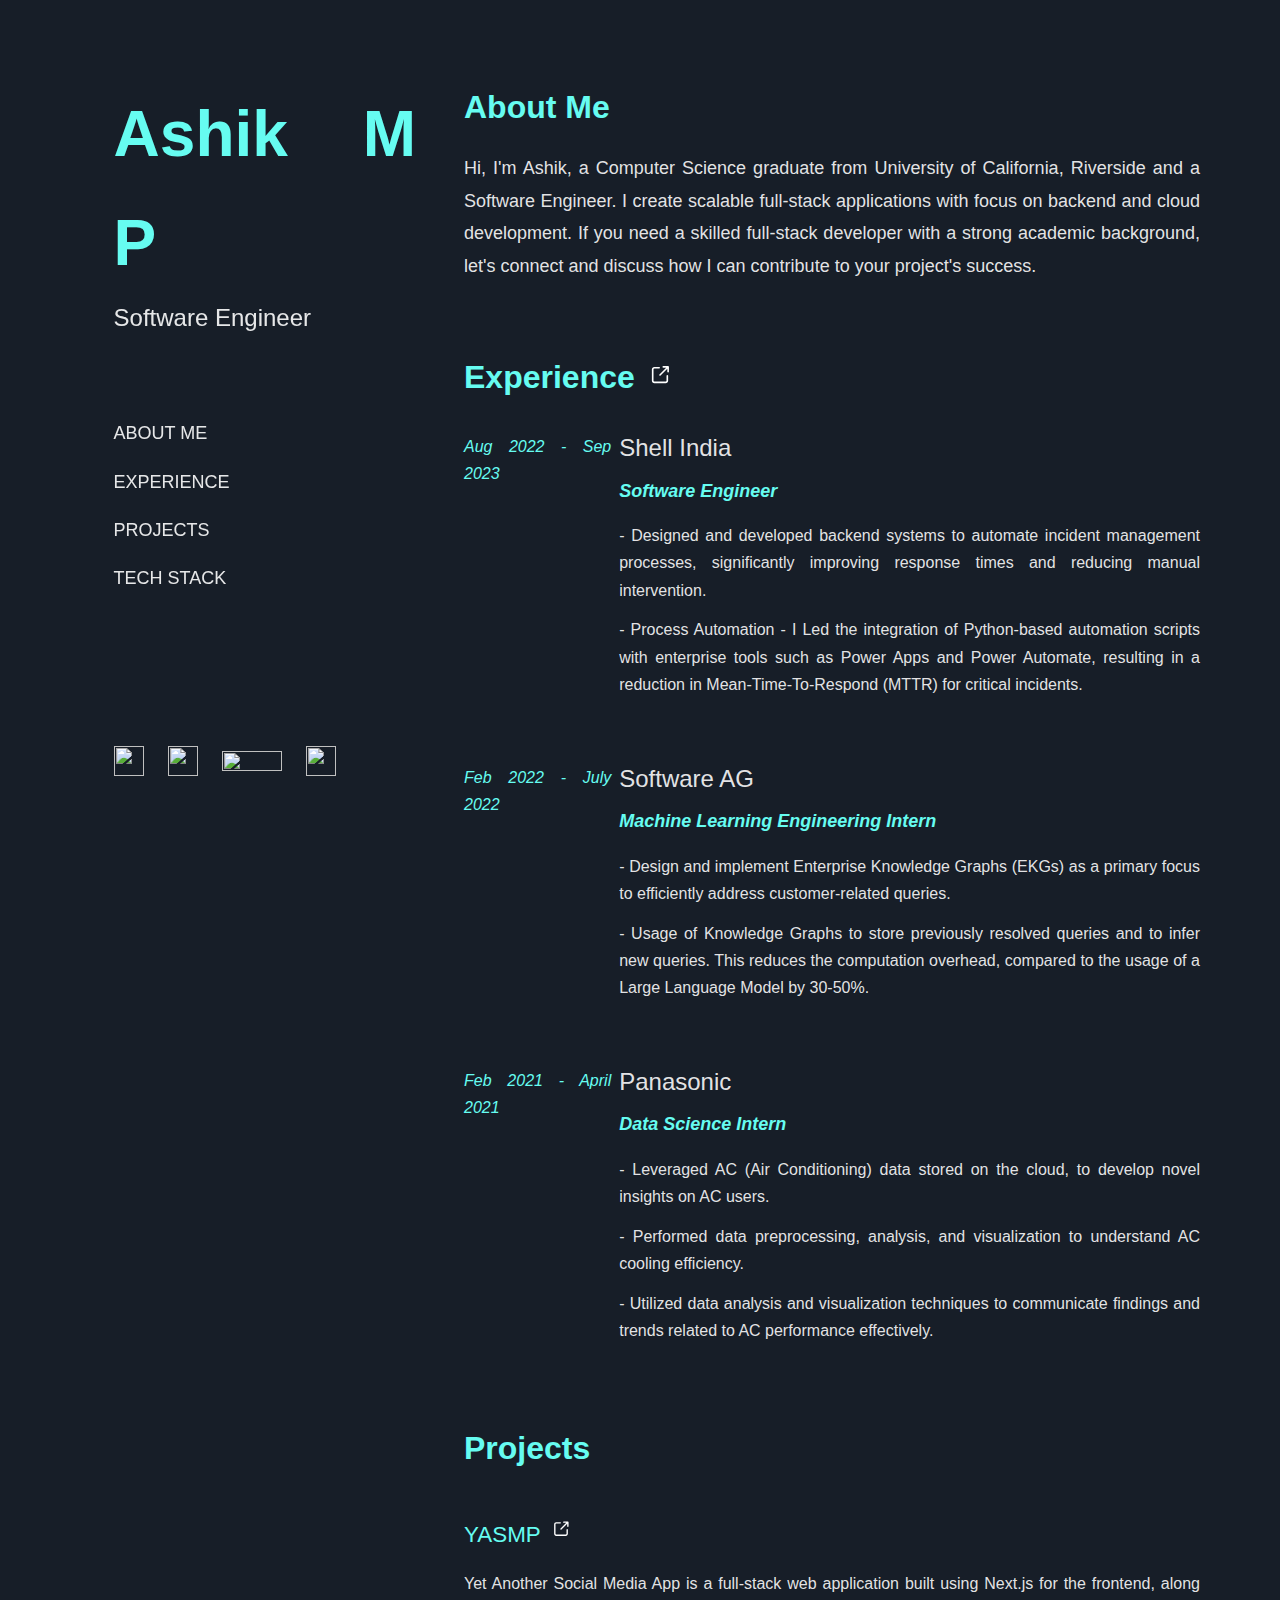
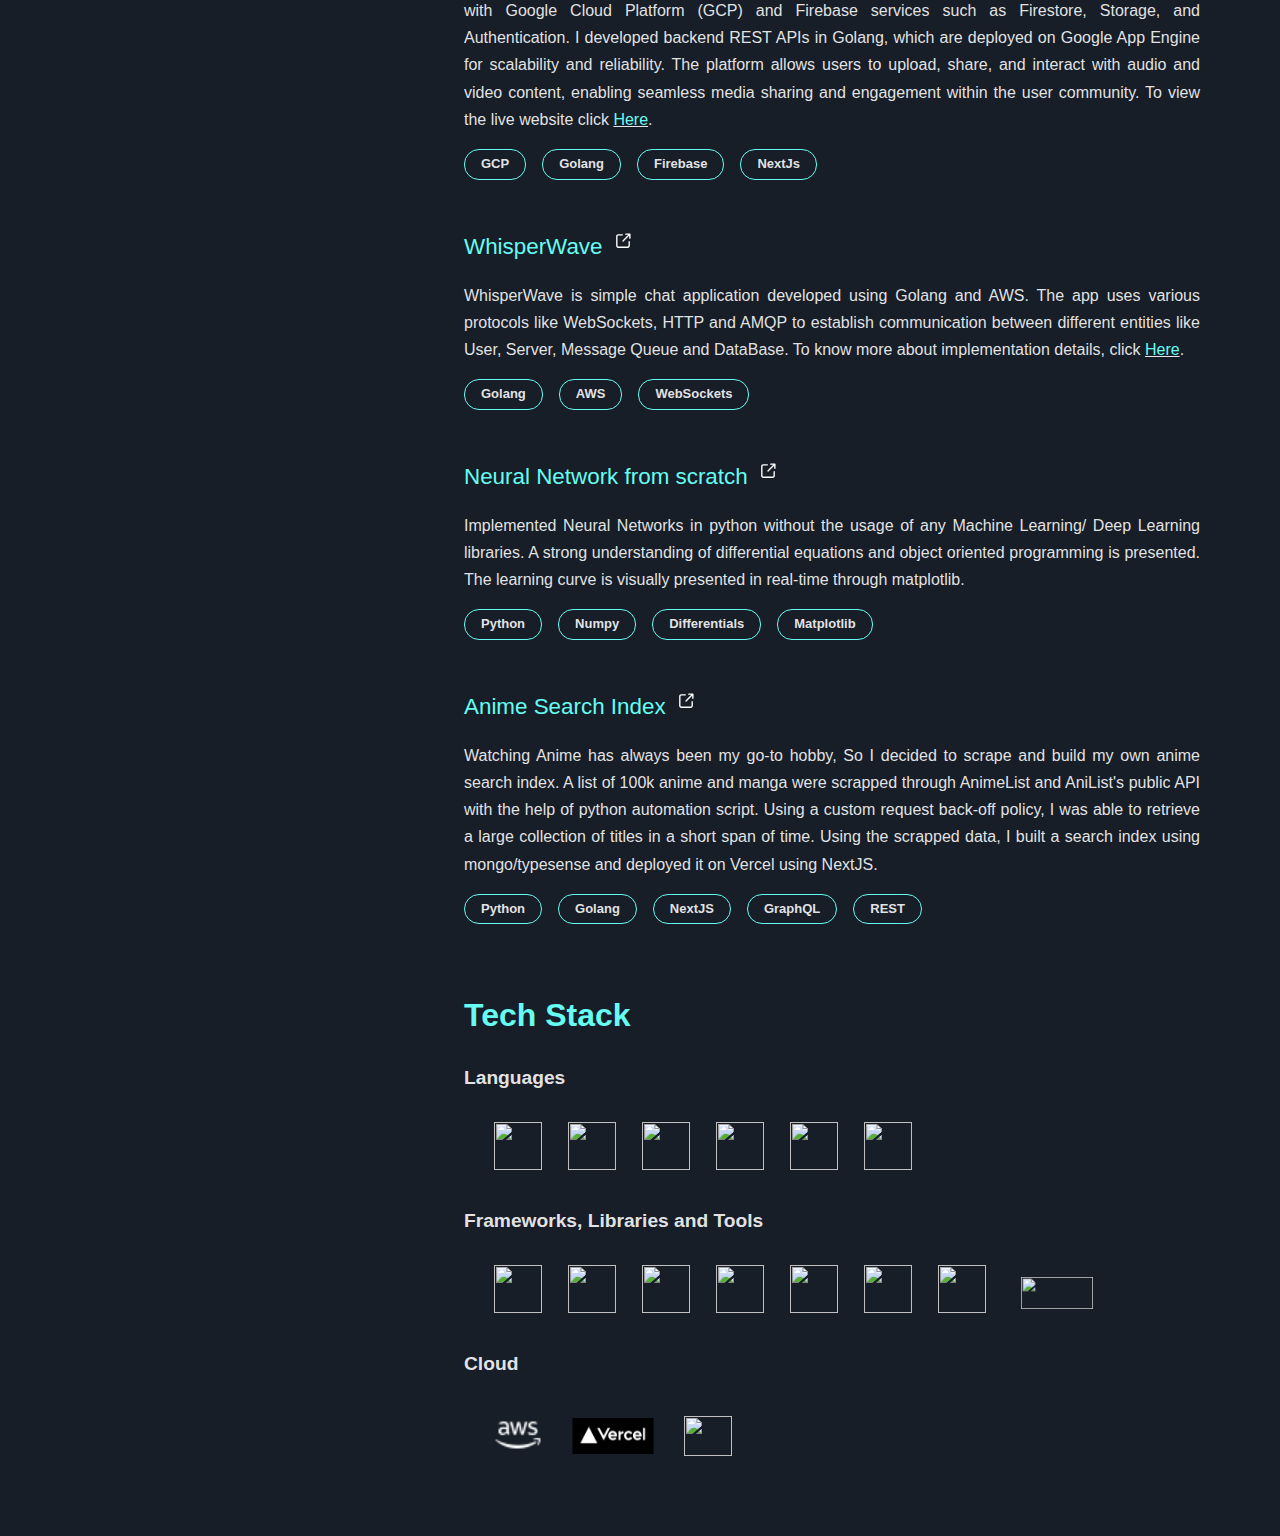
==== commit 8e29c1fd: "fixed links in project" ====
--- a/index.html
+++ b/index.html
@@ -116,7 +116,7 @@
                 <div class="proj">
                     <!-- <div class="thumbnail"><img src="./media/proj1-thumbnail.png" alt="thumbnail"></div> -->
                     <div class="content">
-                        <div class="proj-title">YASMP <a href="https://github.com/ashvegeta/WhisperWave-Backend"
+                        <div class="proj-title">YASMP <a href="https://github.com/ashvegeta/SocialMediaApp"
                                 target="_blank" rel="noopener noreferrer"><img class="weblink"
                                     src="./media/weblink.svg"></a></div>
                         <div class="proj-content">
@@ -128,9 +128,9 @@
                             platform allows users to upload,
                             share, and interact with audio and video content, enabling seamless media sharing and
                             engagement within the user
-                            community. click <u><a
-                                    href="https://medium.com/@1ms18cs030/my-experience-in-building-a-chat-application-in-golang-f0b815d7b7ae"
-                                    target="_blank" rel="noopener noreferrer">Here</a></u>.
+                            community. To view the live website click <u><a
+                                    href="https://social-media-app-frontend-two.vercel.app/" target="_blank"
+                                    rel="noopener noreferrer">Here</a></u>.
                         </div>
                         <div class="proj-tags">
                             <div>GCP</div>
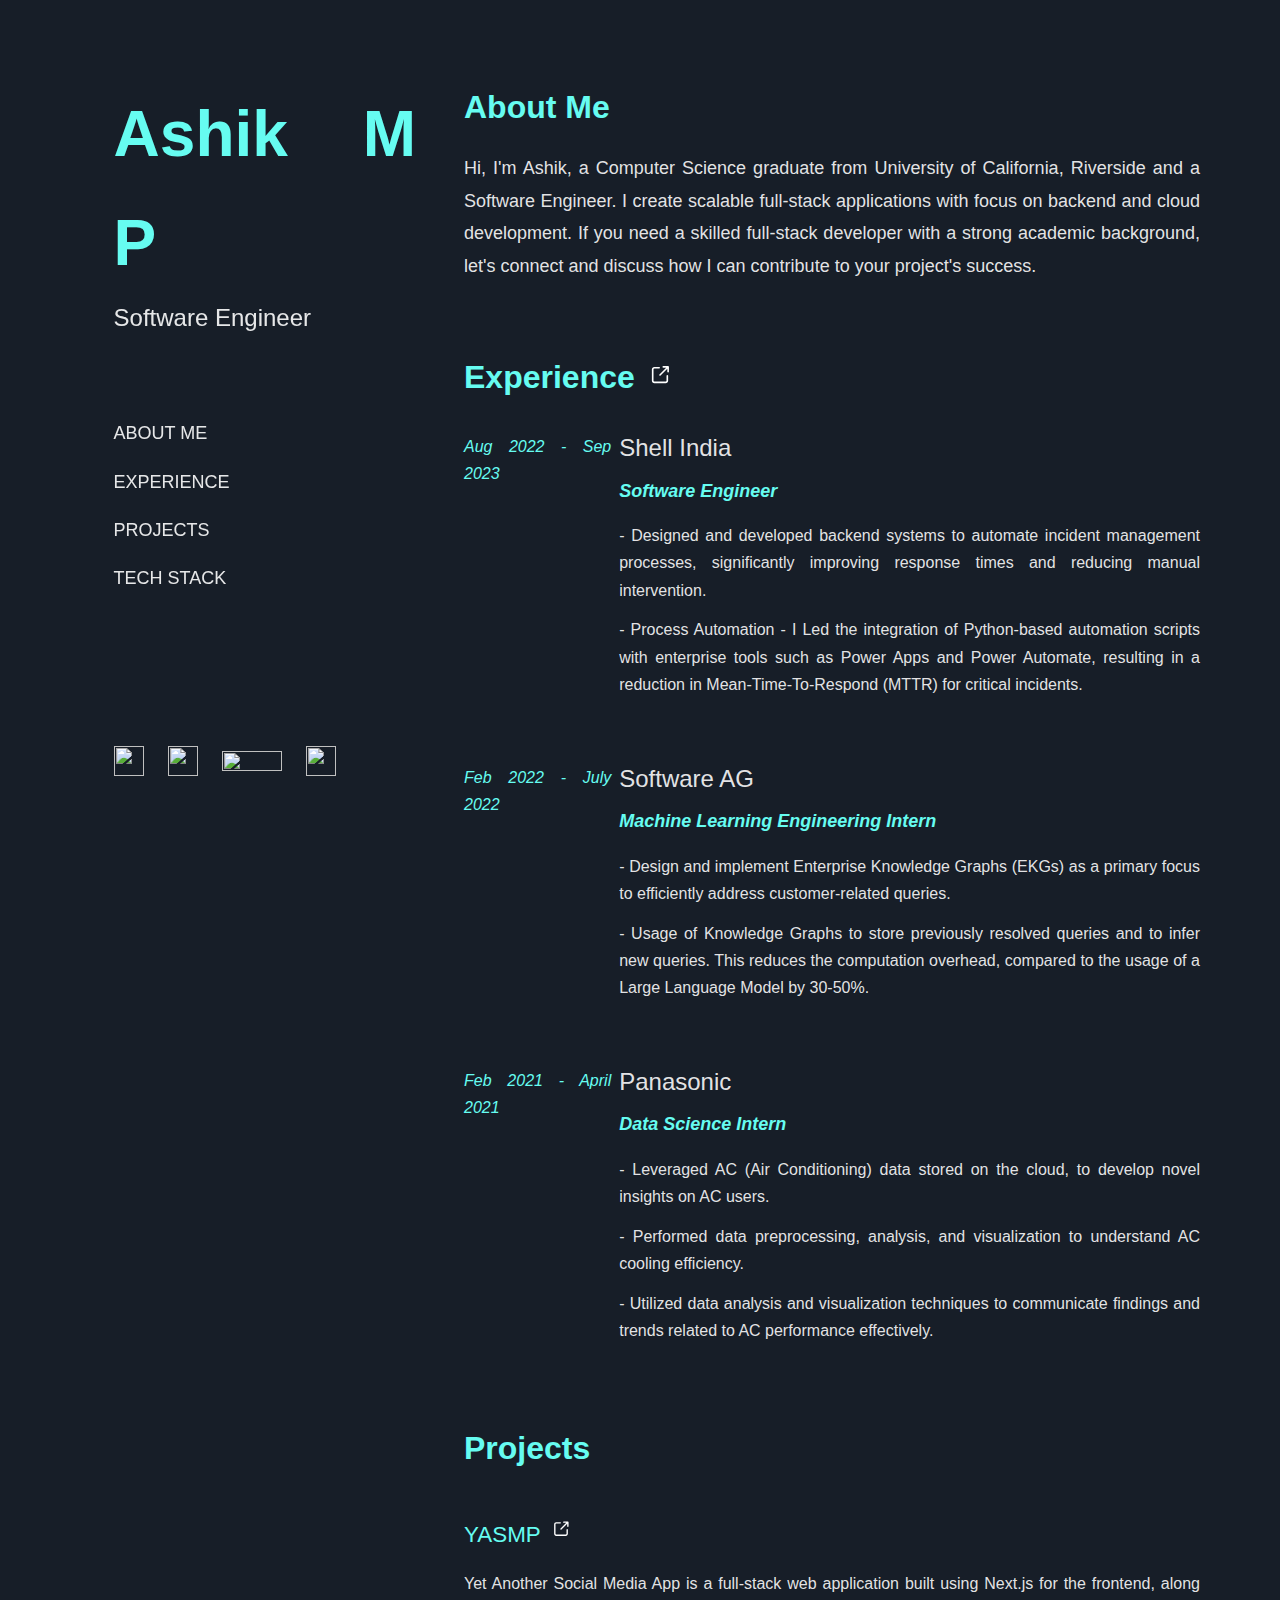
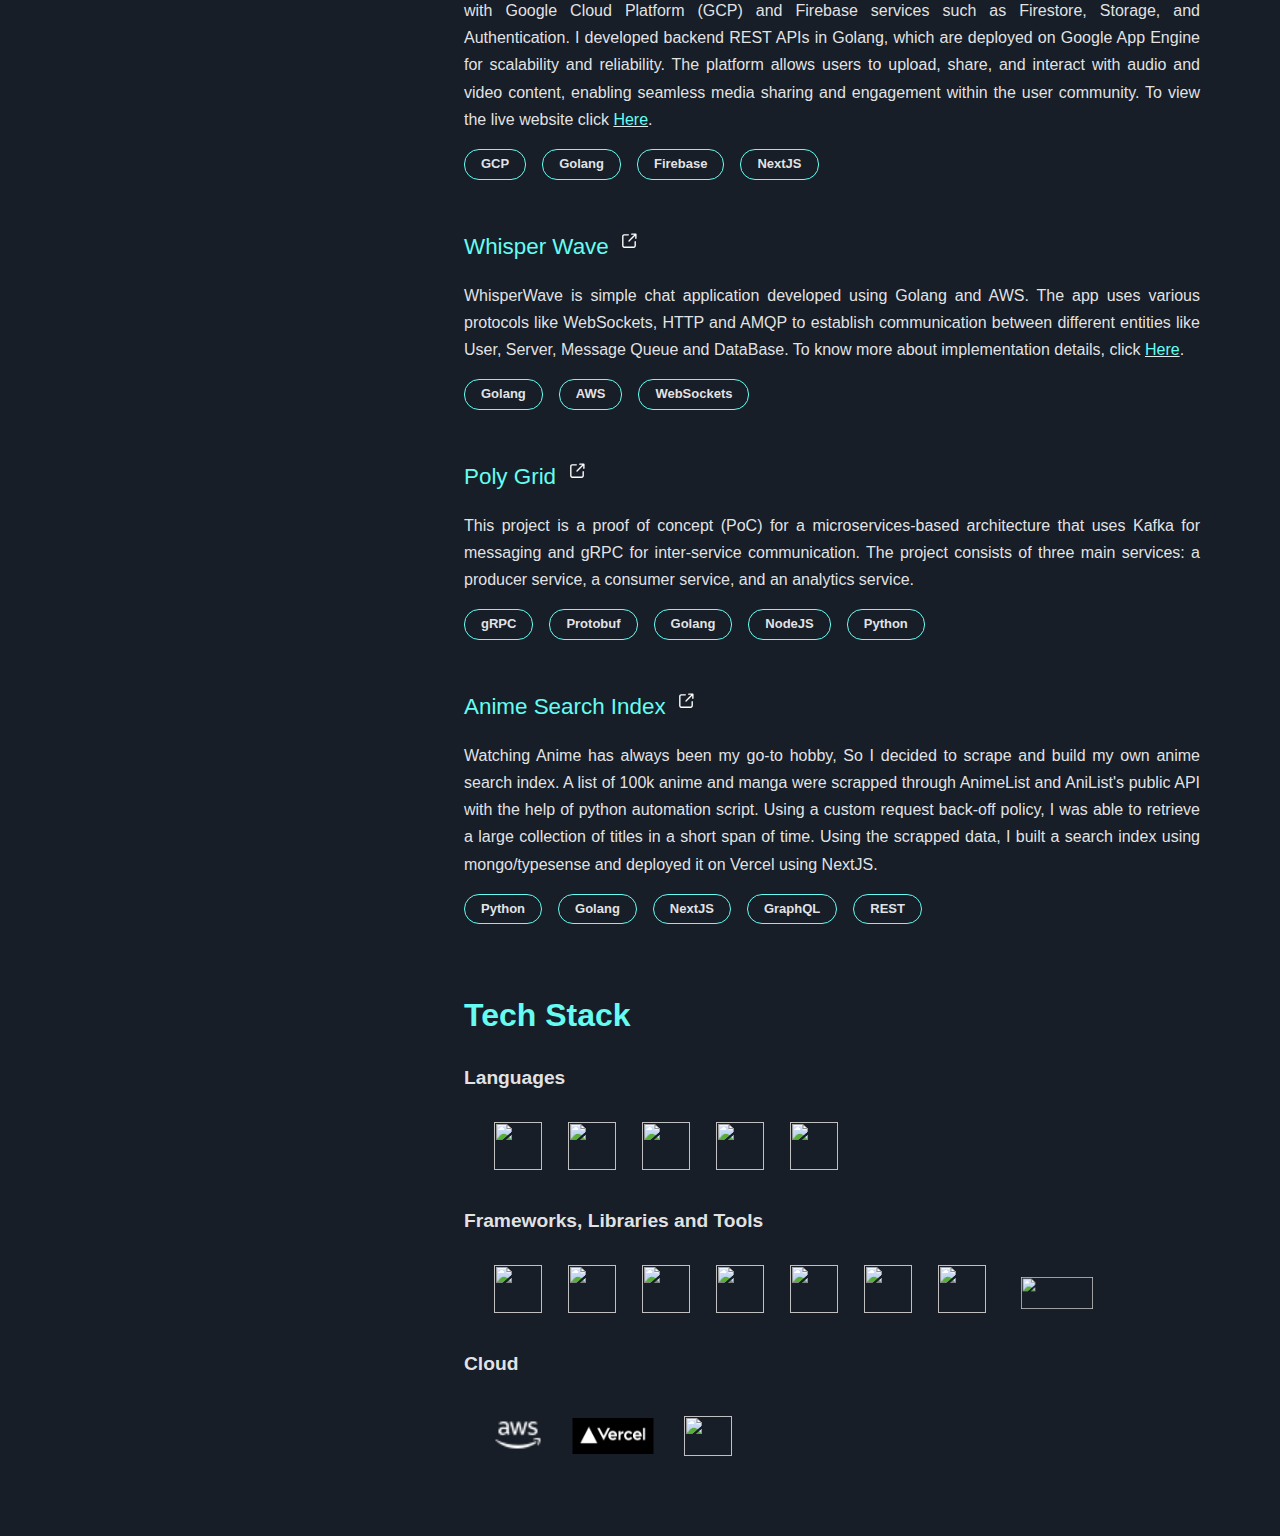
==== commit a535a312: "added new project polygrid" ====
--- a/index.html
+++ b/index.html
@@ -136,14 +136,14 @@
                             <div>GCP</div>
                             <div>Golang</div>
                             <div>Firebase</div>
-                            <div>NextJs</div>
+                            <div>NextJS</div>
                         </div>
                     </div>
                 </div>
                 <div class="proj">
                     <!-- <div class="thumbnail"><img src="./media/proj1-thumbnail.png" alt="thumbnail"></div> -->
                     <div class="content">
-                        <div class="proj-title">WhisperWave <a href="https://github.com/ashvegeta/WhisperWave-Backend"
+                        <div class="proj-title">Whisper Wave <a href="https://github.com/ashvegeta/WhisperWave-Backend"
                                 target="_blank" rel="noopener noreferrer"><img class="weblink"
                                     src="./media/weblink.svg"></a></div>
                         <div class="proj-content">
@@ -162,23 +162,24 @@
                     </div>
                 </div>
                 <div class="proj">
-                    <!-- <div class="thumbnail"><img src="./media/proj2-thumbnail.jpg" alt="thumbnail"></div> -->
-                    <div class="content">
-                        <div class="proj-title">Neural Network from scratch <a
-                                href="https://github.com/ashvegeta/Neural-Network/blob/master/vectorised_nn.ipynb"
-                                target="_blank" rel="noopener noreferrer"><img class="weblink"
-                                    src="./media/weblink.svg"></a></div>
-                        <div class="proj-content">
-                            Implemented Neural Networks in python without the usage of any Machine Learning/ Deep
-                            Learning libraries. A strong understanding of differential equations and object oriented
-                            programming is presented. The learning curve is visually presented in real-time through
-                            matplotlib.
-                        </div>
-                        <div class="proj-tags">
+                    <!-- <div class="thumbnail"><img src="./media/proj1-thumbnail.png" alt="thumbnail"></div> -->
+                    <div class="content">
+                        <div class="proj-title">Poly Grid <a href="https://github.com/ashvegeta/PolyGrid"
+                                target="_blank" rel="noopener noreferrer"><img class="weblink"
+                                    src="./media/weblink.svg"></a></div>
+                        <div class="proj-content">
+                            This project is a proof of concept (PoC) for a microservices-based architecture that uses
+                            Kafka for messaging and gRPC
+                            for inter-service communication. The project consists of three main services: a producer
+                            service, a consumer service,
+                            and an analytics service.
+                        </div>
+                        <div class="proj-tags">
+                            <div>gRPC</div>
+                            <div>Protobuf</div>
+                            <div>Golang</div>
+                            <div>NodeJS</div>
                             <div>Python</div>
-                            <div>Numpy</div>
-                            <div>Differentials</div>
-                            <div>Matplotlib</div>
                         </div>
                     </div>
                 </div>
@@ -214,7 +215,6 @@
                     <div class="title">Languages</div>
                     <div class="stack">
                         <img src="./media/techstack/clang.png">
-                        <img src="./media/techstack/c++.png">
                         <img src="./media/techstack/java.png">
                         <img src="./media/techstack/python.png">
                         <img src="./media/techstack/golang.png">
